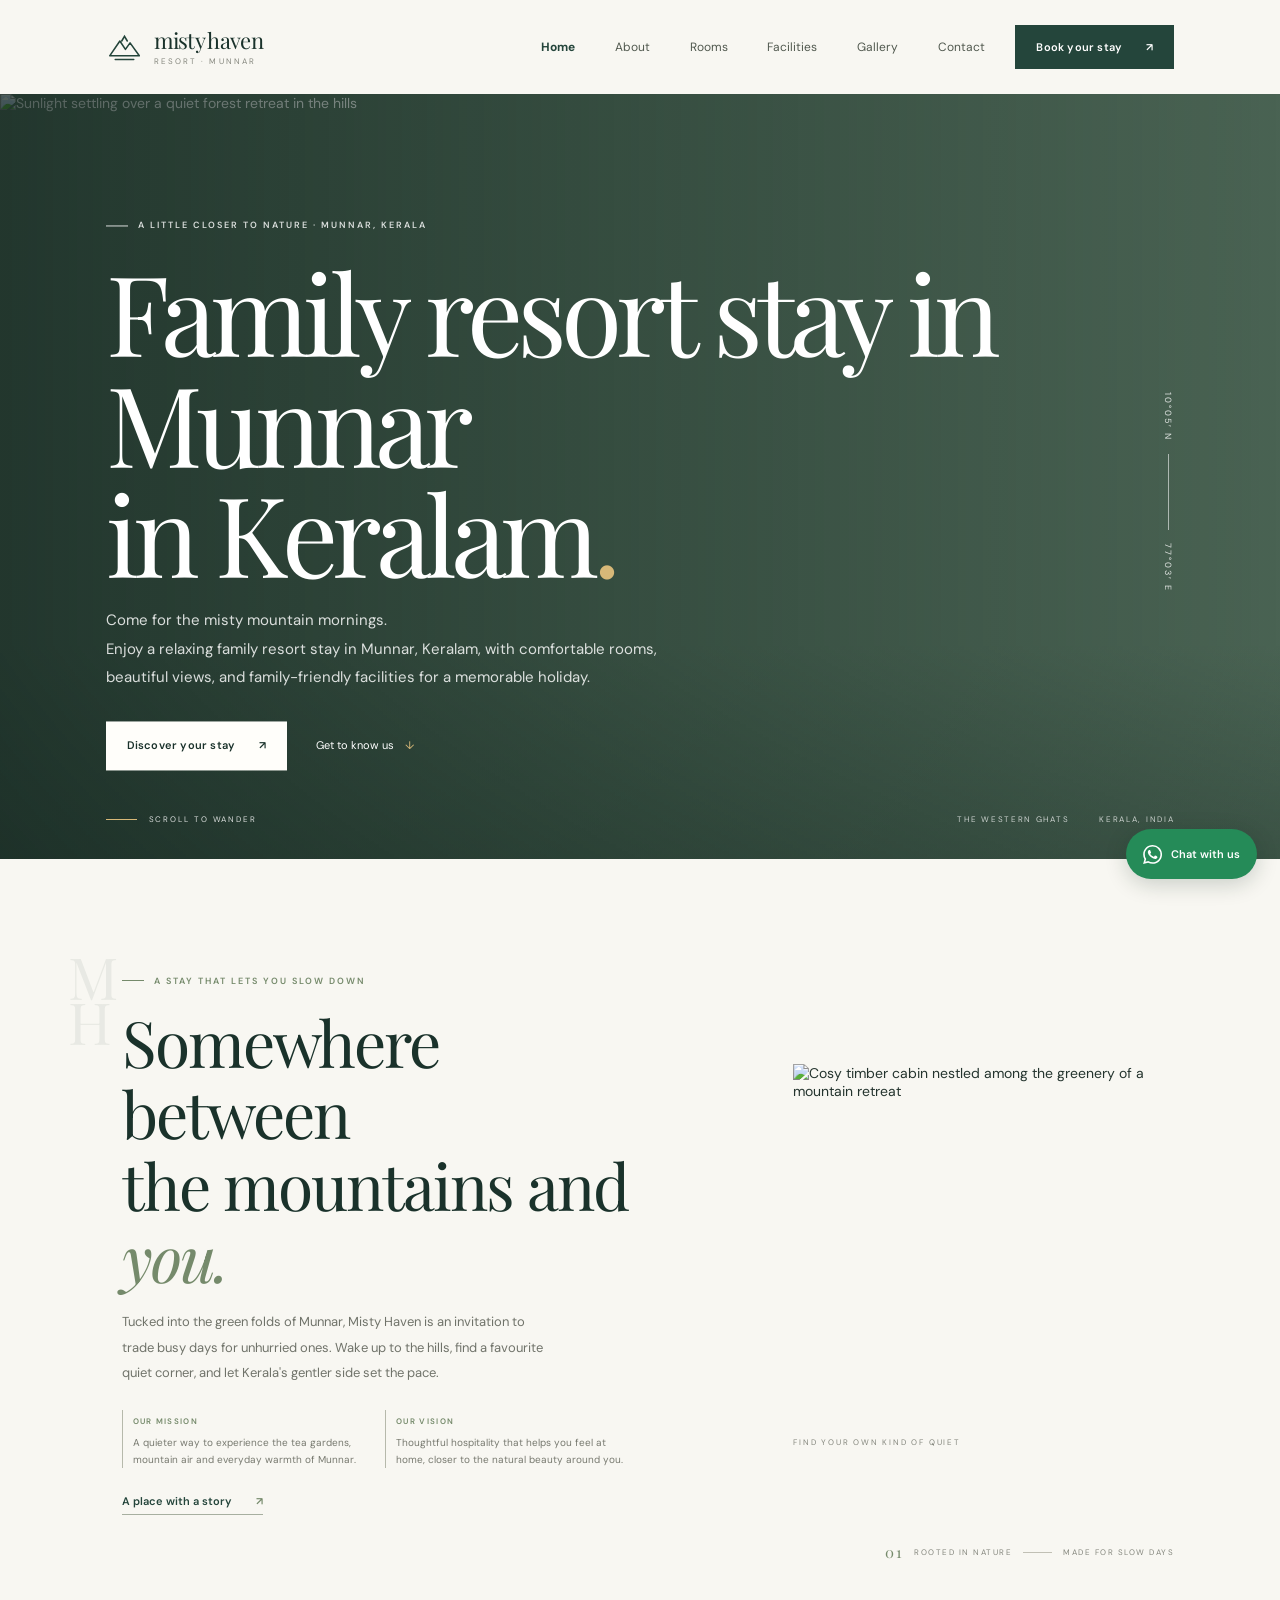
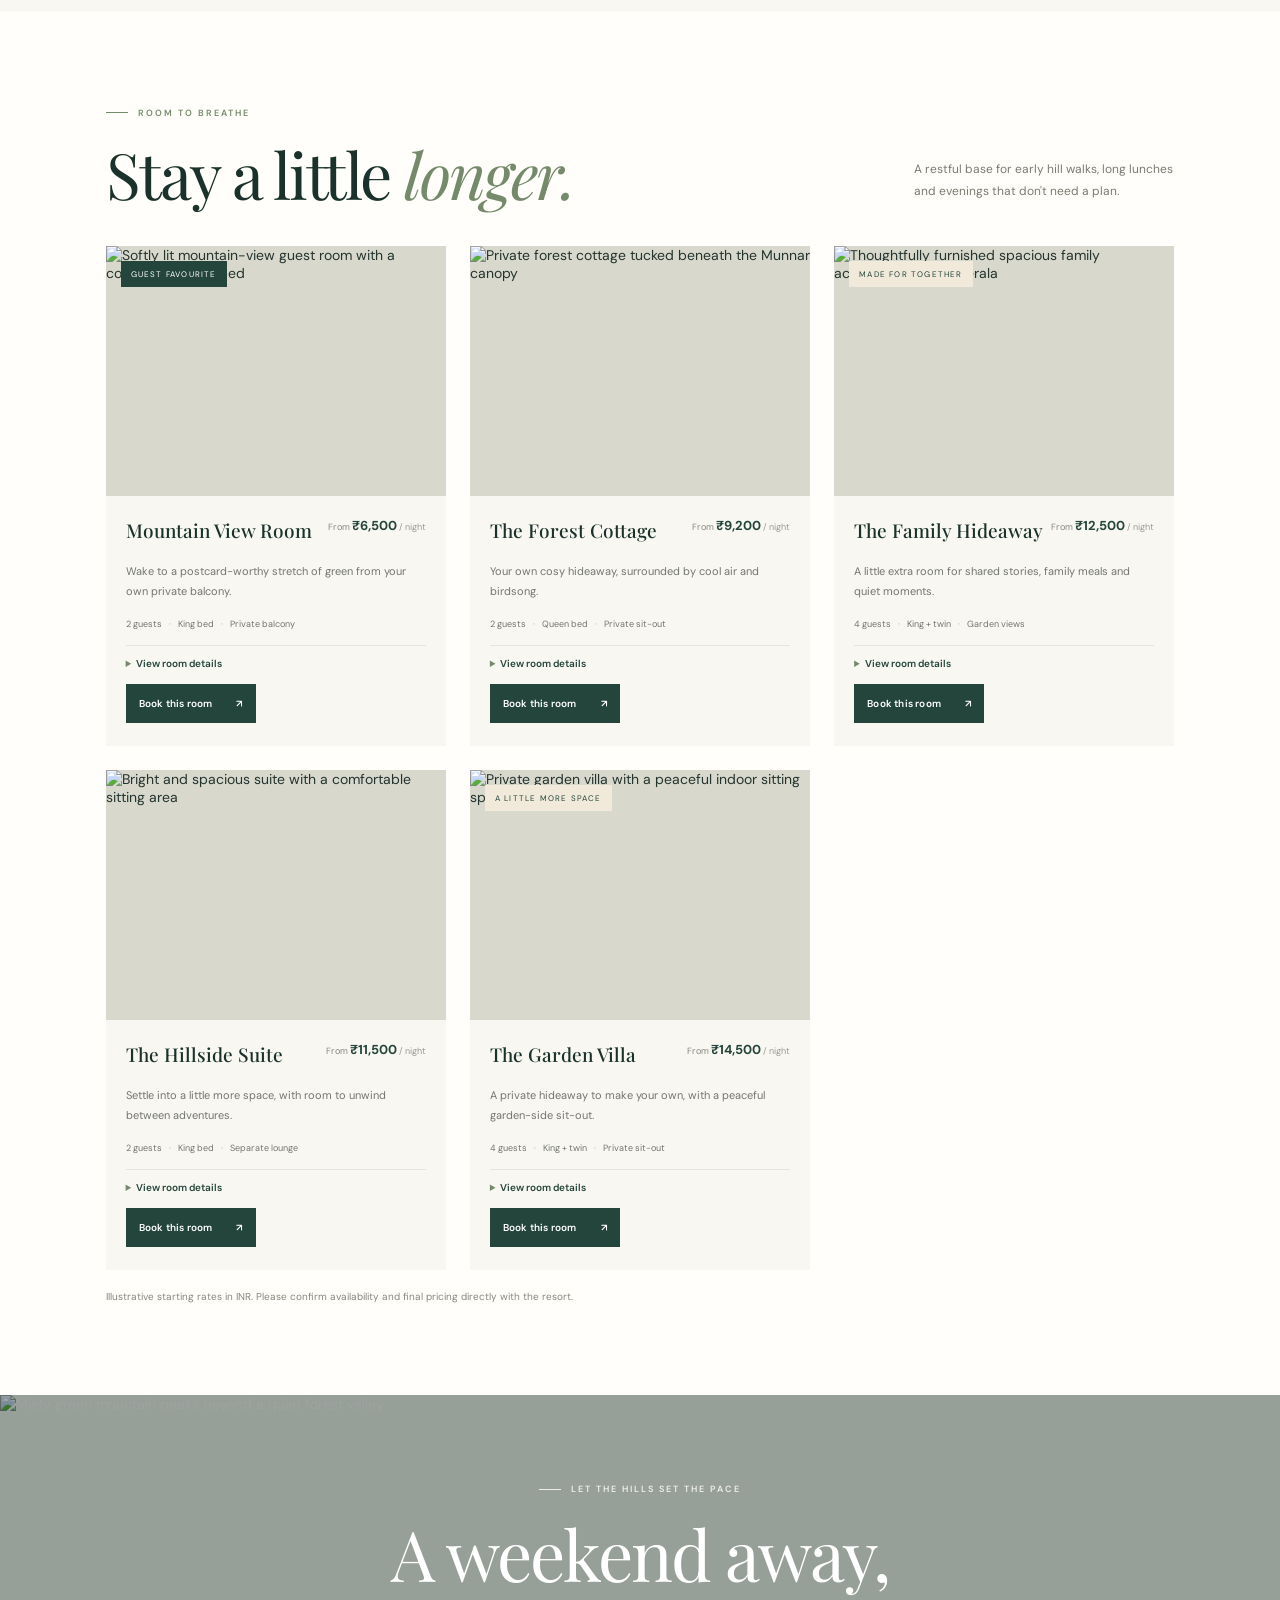
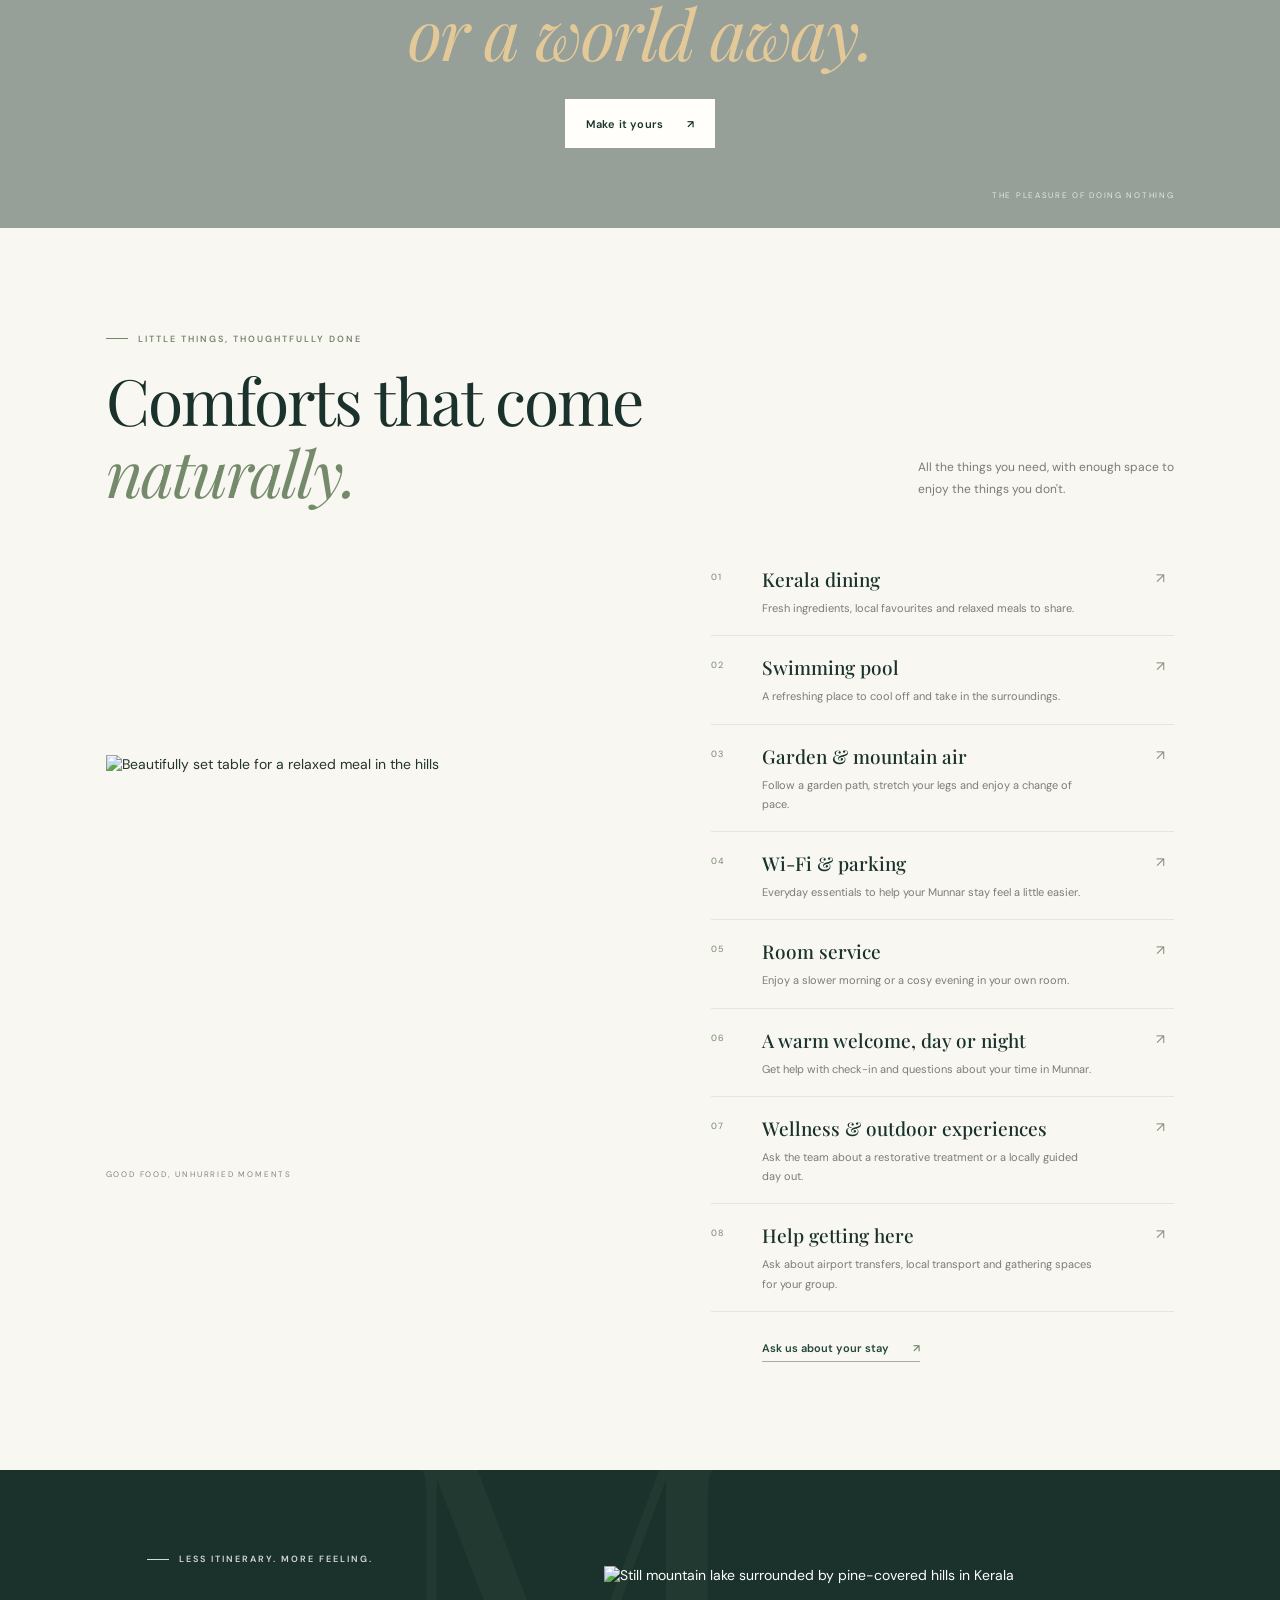
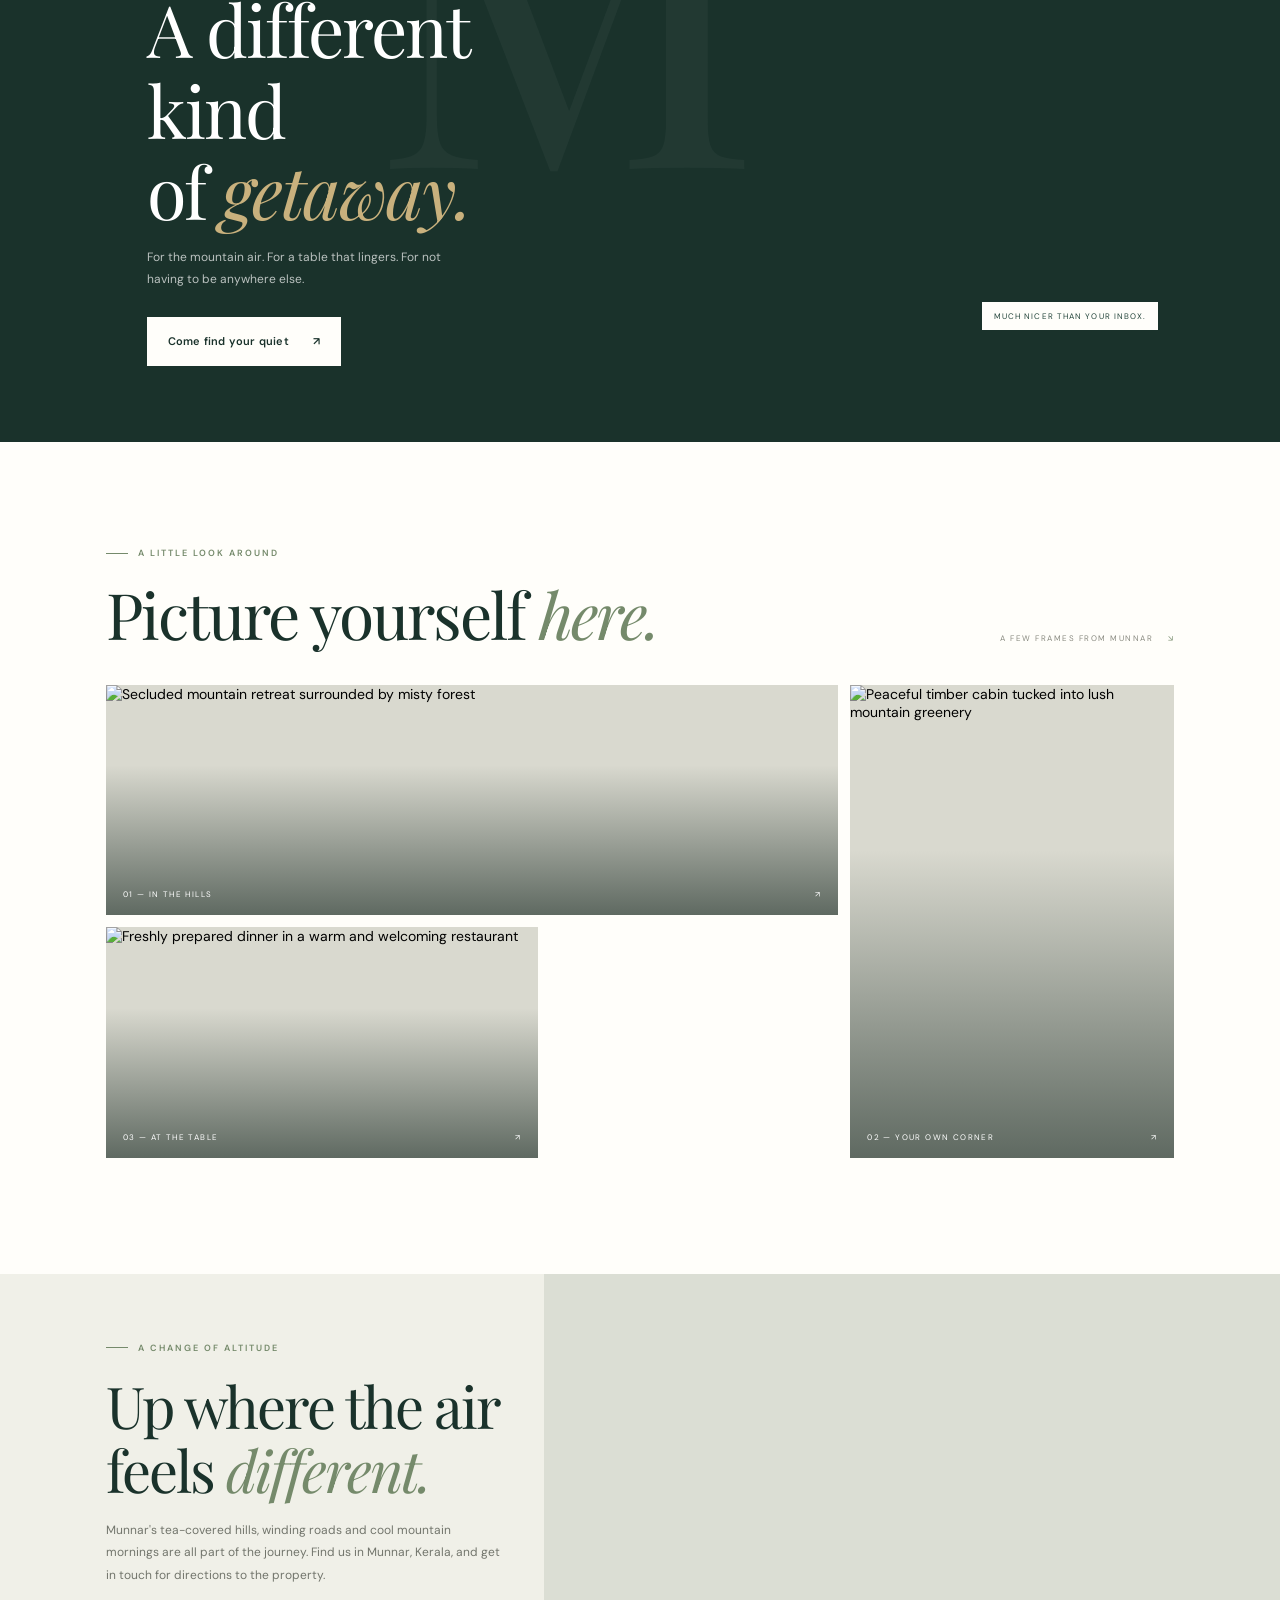
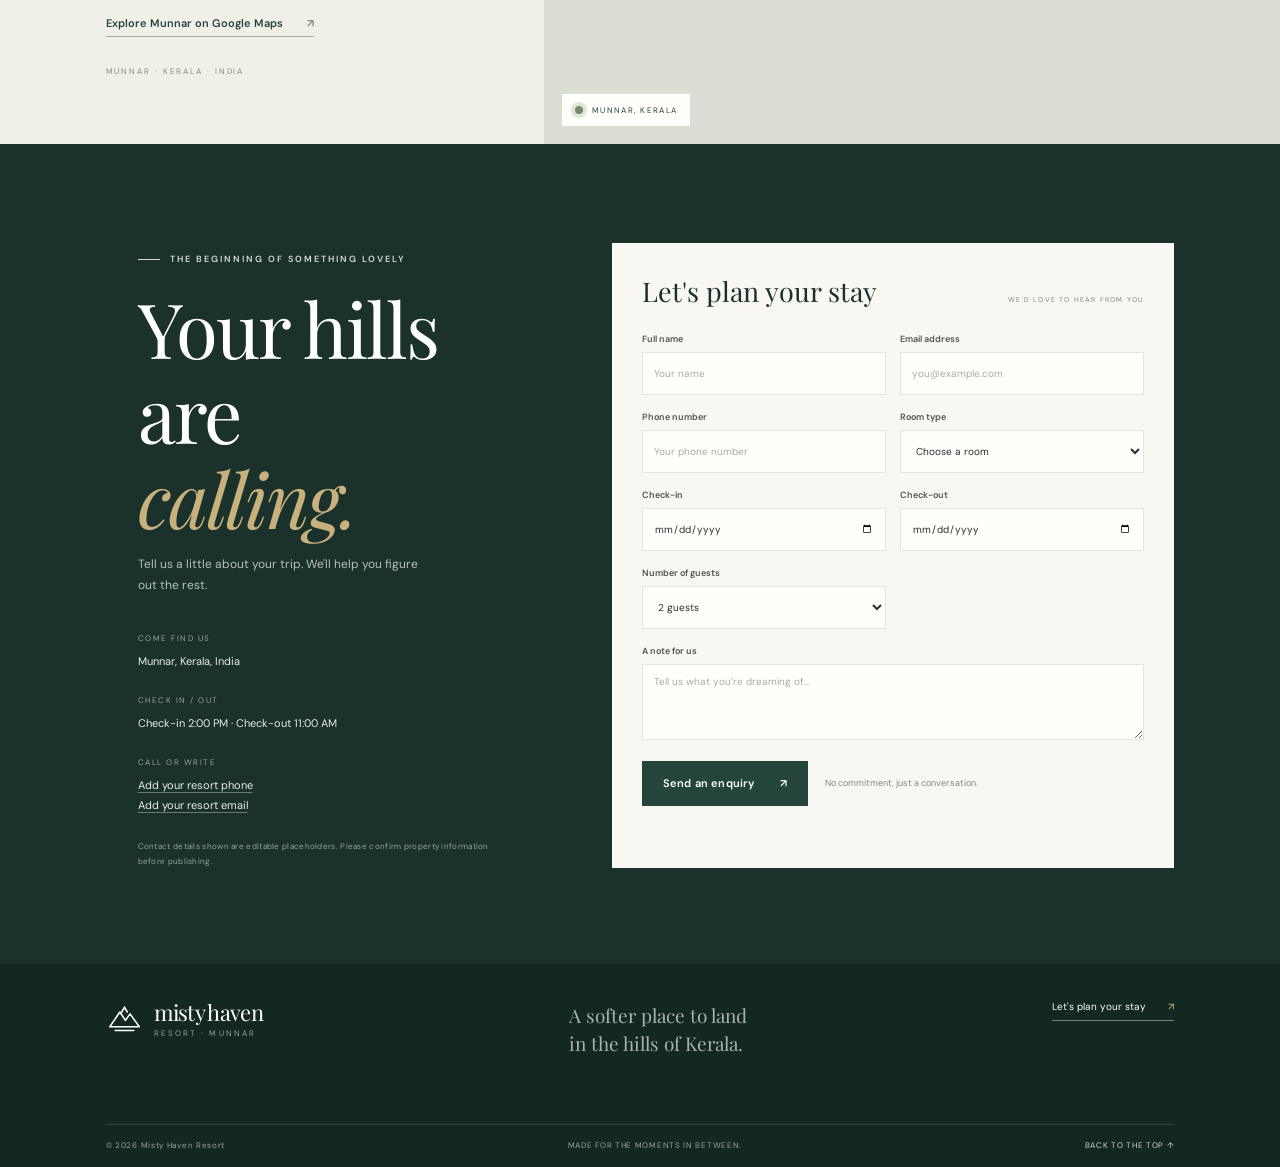
==== index.html @ ac20ab05 "Add files via upload" ====
<!doctype html>
<html lang="en">
  <head>
    <meta charset="UTF-8">
    <meta name="viewport" content="width=device-width, initial-scale=1">
    <meta name="theme-color" content="#f8f7f2">
    <meta name="description" content="Relax at Misty Haven Resort in Munnar, Kerala. Enjoy comfortable rooms, thoughtful amenities and warm hospitality in the hills. Plan your Kerala getaway today.">
    <meta property="og:title" content="Family resort stay in Munnar | Misty Haven Resort">
    <meta property="og:description" content="Slow down among the hills of Munnar. Find your room, explore thoughtful comforts and plan a restorative Kerala getaway.">
    <meta property="og:type" content="website">
    <title>Family friendly stay in Munnar| Misty Haven Resort</title>
    <link rel="preconnect" href="https://fonts.googleapis.com">
    <link rel="preconnect" href="https://fonts.gstatic.com" crossorigin>
    <link rel="preconnect" href="https://images.unsplash.com">
    <link href="https://fonts.googleapis.com/css2?family=DM+Sans:wght@400;500;600;700&family=Playfair+Display:wght@400;500;600;700&display=swap" rel="stylesheet">
    <link rel="stylesheet" href="styles.css">
    <script src="script.js" defer></script>
  </head>
  <body>
    <a class="skip-link" href="#main">Skip to content</a>

    <header class="site-header" id="top">
      <a class="wordmark" href="#top" aria-label="Misty Haven Resort home">
        <span class="wordmark-icon" aria-hidden="true"><svg viewBox="0 0 40 40" fill="none"><path d="M4 29 15 13l6 9 5-7 10 14H4Z" stroke="currentColor" stroke-width="1.7" stroke-linejoin="round"/><path d="M10 33h20M17 13l3-5 3 5" stroke="currentColor" stroke-width="1.7" stroke-linecap="round"/></svg></span>
        <span class="wordmark-text">misty haven<span>RESORT · MUNNAR</span></span>
      </a>

      <button class="menu-toggle" type="button" aria-label="Open navigation" aria-expanded="false" aria-controls="primary-nav">
        <span></span><span></span>
      </button>

      <nav class="primary-nav" id="primary-nav" aria-label="Main navigation">
        <a href="index.html" aria-current="page">Home</a>
        <a href="about.html">About</a>
        <a href="rooms.html">Rooms</a>
        <a href="facilities.html">Facilities</a>
        <a href="gallery.html">Gallery</a>
        <a href="contact.html">Contact</a>
        <a class="button button-nav" href="contact.html">Book your stay <span aria-hidden="true">↗</span></a>
      </nav>
    </header>

    <main id="main">
      <section class="hero" aria-labelledby="hero-title">
        <img class="hero-image" src="https://images.unsplash.com/photo-1449158743715-0a90ebb6d2d8?auto=format&amp;fit=crop&amp;w=2200&amp;q=85" alt="Sunlight settling over a quiet forest retreat in the hills" fetchpriority="high">
        <div class="hero-shade"></div>
        <div class="hero-content">
          <span class="eyebrow eyebrow-light"><span></span> A little closer to nature · Munnar, Kerala</span>
          <h1 id="hero-title">Family resort stay in Munnar<br>in Keralam<span class="hero-period">.</span></h1>
          <p class="hero-intro">Come for the misty mountain mornings.<br>Enjoy a relaxing family resort stay in Munnar, Keralam, with comfortable rooms,<br> beautiful views, and family-friendly facilities for a memorable holiday.
</p>
          <div class="hero-actions">
            <a class="button button-light" href="#rooms">Discover your stay <span aria-hidden="true">↗</span></a>
            <a class="hero-text-link" href="#about">Get to know us <span aria-hidden="true">↓</span></a>
          </div>
        </div>
        <div class="hero-aside" aria-hidden="true"><span>10°05′ N</span><span class="aside-line"></span><span>77°03′ E</span></div>
        <a class="scroll-cue" href="#about"><span class="scroll-line"></span> SCROLL TO WANDER</a>
        <div class="hero-caption"><span>THE WESTERN GHATS</span><span>KERALA, INDIA</span></div>
      </section>

      <section class="welcome section-pad" id="about" aria-labelledby="welcome-title">
        <div class="welcome-mark" aria-hidden="true">M<br>H</div>
        <div class="welcome-copy">
          <span class="eyebrow"><span></span> A stay that lets you slow down</span>
          <h2 class="display-heading" id="welcome-title">Somewhere between<br>the mountains and <em>you.</em></h2>
          <p class="body-copy">Tucked into the green folds of Munnar, Misty Haven is an invitation to trade busy days for unhurried ones. Wake up to the hills, find a favourite quiet corner, and let Kerala's gentler side set the pace.</p>
          <div class="mission-note"><div><span>OUR MISSION</span><p>A quieter way to experience the tea gardens, mountain air and everyday warmth of Munnar.</p></div><div><span>OUR VISION</span><p>Thoughtful hospitality that helps you feel at home, closer to the natural beauty around you.</p></div></div>
          <a class="underlined-link" href="#experiences">A place with a story <span aria-hidden="true">↗</span></a>
        </div>
        <figure class="welcome-photo">
          <img src="https://images.unsplash.com/photo-1510798831971-661eb04b3739?auto=format&amp;fit=crop&amp;w=1100&amp;q=80" alt="Cosy timber cabin nestled among the greenery of a mountain retreat" loading="lazy">
          <figcaption>FIND YOUR OWN KIND OF QUIET</figcaption>
        </figure>
        <div class="welcome-note"><span>01</span> ROOTED IN NATURE <span class="note-rule"></span> MADE FOR SLOW DAYS</div>
      </section>

      <section class="rooms section-pad" id="rooms" aria-labelledby="rooms-title">
        <div class="section-heading">
          <div><span class="eyebrow"><span></span> Room to breathe</span><h2 class="display-heading" id="rooms-title">Stay a little <em>longer.</em></h2></div>
          <p class="heading-note">A restful base for early hill walks, long lunches and evenings that don't need a plan.</p>
        </div>
        <div class="room-grid">
          <article class="room-card room-card-featured">
            <a class="room-image" href="#contact" aria-label="Enquire about the Mountain View Room"><img src="https://images.unsplash.com/photo-1611892440504-42a792e24d32?auto=format&amp;fit=crop&amp;w=1000&amp;q=80" alt="Softly lit mountain-view guest room with a comfortable king bed" loading="lazy"><span class="image-tag">GUEST FAVOURITE</span></a>
            <div class="room-details"><div class="room-name-row"><h3>Mountain View Room</h3><span class="room-price">From <strong>₹6,500</strong> <span>/ night</span></span></div><p>Wake to a postcard-worthy stretch of green from your own private balcony.</p><div class="room-meta"><span>2 guests</span><span class="meta-dot">·</span><span>King bed</span><span class="meta-dot">·</span><span>Private balcony</span></div><details class="room-more"><summary>View room details</summary><p>Designed for a restful couple's escape, with a king bed, private balcony and hillside views. Ask the resort to confirm the room's current facilities and availability.</p></details><a class="button button-room" href="#contact" data-room-choice="Mountain View Room">Book this room <span aria-hidden="true">↗</span></a></div>
          </article>
          <article class="room-card">
            <a class="room-image" href="#contact" aria-label="Enquire about the Forest Cottage"><img src="https://images.unsplash.com/photo-1449158743715-0a90ebb6d2d8?auto=format&amp;fit=crop&amp;w=900&amp;q=80" alt="Private forest cottage tucked beneath the Munnar canopy" loading="lazy"></a>
            <div class="room-details"><div class="room-name-row"><h3>The Forest Cottage</h3><span class="room-price">From <strong>₹9,200</strong> <span>/ night</span></span></div><p>Your own cosy hideaway, surrounded by cool air and birdsong.</p><div class="room-meta"><span>2 guests</span><span class="meta-dot">·</span><span>Queen bed</span><span class="meta-dot">·</span><span>Private sit-out</span></div><details class="room-more"><summary>View room details</summary><p>A tucked-away cottage for two, with a queen bed and a private sit-out. Ask the resort to confirm the room's current facilities and availability.</p></details><a class="button button-room" href="#contact" data-room-choice="The Forest Cottage">Book this room <span aria-hidden="true">↗</span></a></div>
          </article>
          <article class="room-card">
            <a class="room-image" href="#contact" aria-label="Enquire about the family hideaway"><img src="https://images.unsplash.com/photo-1616486338812-3dadae4b4ace?auto=format&amp;fit=crop&amp;w=900&amp;q=80" alt="Thoughtfully furnished spacious family accommodation in Kerala" loading="lazy"><span class="image-tag image-tag-sand">MADE FOR TOGETHER</span></a>
            <div class="room-details"><div class="room-name-row"><h3>The Family Hideaway</h3><span class="room-price">From <strong>₹12,500</strong> <span>/ night</span></span></div><p>A little extra room for shared stories, family meals and quiet moments.</p><div class="room-meta"><span>4 guests</span><span class="meta-dot">·</span><span>King + twin</span><span class="meta-dot">·</span><span>Garden views</span></div><details class="room-more"><summary>View room details</summary><p>A roomy option for families, with a king bed, twin beds and garden views. Ask the resort to confirm the room's current facilities and availability.</p></details><a class="button button-room" href="#contact" data-room-choice="The Family Hideaway">Book this room <span aria-hidden="true">↗</span></a></div>
          </article>
          <article class="room-card">
            <a class="room-image" href="#contact" aria-label="Enquire about the Hillside Suite"><img src="https://images.unsplash.com/photo-1600607687939-ce8a6c25118c?auto=format&amp;fit=crop&amp;w=900&amp;q=80" alt="Bright and spacious suite with a comfortable sitting area" loading="lazy"></a>
            <div class="room-details"><div class="room-name-row"><h3>The Hillside Suite</h3><span class="room-price">From <strong>₹11,500</strong> <span>/ night</span></span></div><p>Settle into a little more space, with room to unwind between adventures.</p><div class="room-meta"><span>2 guests</span><span class="meta-dot">·</span><span>King bed</span><span class="meta-dot">·</span><span>Separate lounge</span></div><details class="room-more"><summary>View room details</summary><p>A more spacious stay for two, with a king bed and a separate lounge area. Ask the resort to confirm the room's current facilities and availability.</p></details><a class="button button-room" href="#contact" data-room-choice="The Hillside Suite">Book this room <span aria-hidden="true">↗</span></a></div>
          </article>
          <article class="room-card">
            <a class="room-image" href="#contact" aria-label="Enquire about the Garden Villa"><img src="https://images.unsplash.com/photo-1600210492486-724fe5c67fb0?auto=format&amp;fit=crop&amp;w=900&amp;q=80" alt="Private garden villa with a peaceful indoor sitting space" loading="lazy"><span class="image-tag image-tag-sand">A LITTLE MORE SPACE</span></a>
            <div class="room-details"><div class="room-name-row"><h3>The Garden Villa</h3><span class="room-price">From <strong>₹14,500</strong> <span>/ night</span></span></div><p>A private hideaway to make your own, with a peaceful garden-side sit-out.</p><div class="room-meta"><span>4 guests</span><span class="meta-dot">·</span><span>King + twin</span><span class="meta-dot">·</span><span>Private sit-out</span></div><details class="room-more"><summary>View room details</summary><p>A private villa for family or friends, with a king bed, twin beds and garden-side sit-out. Ask the resort to confirm the room's current facilities and availability.</p></details><a class="button button-room" href="#contact" data-room-choice="The Garden Villa">Book this room <span aria-hidden="true">↗</span></a></div>
          </article>
        </div>
        <p class="rate-note">Illustrative starting rates in INR. Please confirm availability and final pricing directly with the resort.</p>
      </section>

      <section class="interlude" aria-label="A slower kind of getaway">
        <img src="https://images.unsplash.com/photo-1500530855697-b586d89ba3ee?auto=format&amp;fit=crop&amp;w=2000&amp;q=80" alt="Misty green mountain peaks beyond a quiet forest valley" loading="lazy">
        <div class="interlude-shade"></div>
        <div class="interlude-content"><span class="eyebrow eyebrow-light"><span></span> Let the hills set the pace</span><p>A weekend away,<br><em>or a world away.</em></p><a class="button button-light" href="#contact">Make it yours <span aria-hidden="true">↗</span></a></div>
        <span class="interlude-label">THE PLEASURE OF DOING NOTHING</span>
      </section>

      <section class="experiences section-pad" id="experiences" aria-labelledby="experiences-title">
        <div class="section-heading">
          <div><span class="eyebrow"><span></span> Little things, thoughtfully done</span><h2 class="display-heading" id="experiences-title">Comforts that come <em>naturally.</em></h2></div>
          <p class="heading-note">All the things you need, with enough space to enjoy the things you don't.</p>
        </div>
        <div class="experience-layout">
          <figure class="experience-photo"><img src="https://images.unsplash.com/photo-1414235077428-338989a2e8c0?auto=format&amp;fit=crop&amp;w=1100&amp;q=80" alt="Beautifully set table for a relaxed meal in the hills" loading="lazy"><figcaption>GOOD FOOD, UNHURRIED MOMENTS</figcaption></figure>
          <div class="experience-list">
            <article class="experience-item"><span class="experience-icon" aria-hidden="true">01</span><div><h3>Kerala dining</h3><p>Fresh ingredients, local favourites and relaxed meals to share.</p></div><span class="experience-arrow" aria-hidden="true">↗</span></article>
            <article class="experience-item"><span class="experience-icon" aria-hidden="true">02</span><div><h3>Swimming pool</h3><p>A refreshing place to cool off and take in the surroundings.</p></div><span class="experience-arrow" aria-hidden="true">↗</span></article>
            <article class="experience-item"><span class="experience-icon" aria-hidden="true">03</span><div><h3>Garden &amp; mountain air</h3><p>Follow a garden path, stretch your legs and enjoy a change of pace.</p></div><span class="experience-arrow" aria-hidden="true">↗</span></article>
            <article class="experience-item"><span class="experience-icon" aria-hidden="true">04</span><div><h3>Wi-Fi &amp; parking</h3><p>Everyday essentials to help your Munnar stay feel a little easier.</p></div><span class="experience-arrow" aria-hidden="true">↗</span></article>
            <article class="experience-item"><span class="experience-icon" aria-hidden="true">05</span><div><h3>Room service</h3><p>Enjoy a slower morning or a cosy evening in your own room.</p></div><span class="experience-arrow" aria-hidden="true">↗</span></article>
            <article class="experience-item"><span class="experience-icon" aria-hidden="true">06</span><div><h3>A warm welcome, day or night</h3><p>Get help with check-in and questions about your time in Munnar.</p></div><span class="experience-arrow" aria-hidden="true">↗</span></article>
            <article class="experience-item"><span class="experience-icon" aria-hidden="true">07</span><div><h3>Wellness &amp; outdoor experiences</h3><p>Ask the team about a restorative treatment or a locally guided day out.</p></div><span class="experience-arrow" aria-hidden="true">↗</span></article>
            <article class="experience-item"><span class="experience-icon" aria-hidden="true">08</span><div><h3>Help getting here</h3><p>Ask about airport transfers, local transport and gathering spaces for your group.</p></div><span class="experience-arrow" aria-hidden="true">↗</span></article>
            <a class="underlined-link experiences-link" href="#contact">Ask us about your stay <span aria-hidden="true">↗</span></a>
          </div>
        </div>
      </section>

      <section class="why section-pad" aria-labelledby="why-title">
        <div class="why-heading"><span class="eyebrow eyebrow-light"><span></span> Less itinerary. More feeling.</span><h2 class="display-heading" id="why-title">A different kind<br>of <em>getaway.</em></h2><p>For the mountain air. For a table that lingers. For not having to be anywhere else.</p><a class="button button-light" href="#contact">Come find your quiet <span aria-hidden="true">↗</span></a></div>
        <div class="why-image"><img src="https://images.unsplash.com/photo-1470770841072-f978cf4d019e?auto=format&amp;fit=crop&amp;w=1200&amp;q=80" alt="Still mountain lake surrounded by pine-covered hills in Kerala" loading="lazy"><span>MUCH NICER THAN YOUR INBOX.</span></div>
        <span class="why-watermark" aria-hidden="true">M</span>
      </section>

      <section class="gallery section-pad" id="gallery" aria-labelledby="gallery-title">
        <div class="section-heading gallery-heading">
          <div><span class="eyebrow"><span></span> A little look around</span><h2 class="display-heading" id="gallery-title">Picture yourself <em>here.</em></h2></div>
          <span class="gallery-count">A FEW FRAMES FROM MUNNAR <span aria-hidden="true">↘</span></span>
        </div>
        <div class="gallery-grid">
          <button class="gallery-item gallery-wide" type="button" data-lightbox-src="https://images.unsplash.com/photo-1449158743715-0a90ebb6d2d8?auto=format&amp;fit=crop&amp;w=1800&amp;q=85" data-lightbox-alt="Secluded mountain retreat surrounded by misty forest" aria-label="Open larger image: secluded mountain retreat"><img src="https://images.unsplash.com/photo-1449158743715-0a90ebb6d2d8?auto=format&amp;fit=crop&amp;w=1100&amp;q=75" alt="Secluded mountain retreat surrounded by misty forest" loading="lazy"><span class="gallery-overlay"><span>01 — IN THE HILLS</span><span aria-hidden="true">↗</span></span></button>
          <button class="gallery-item gallery-tall" type="button" data-lightbox-src="https://images.unsplash.com/photo-1510798831971-661eb04b3739?auto=format&amp;fit=crop&amp;w=1400&amp;q=85" data-lightbox-alt="Peaceful timber cabin tucked into lush mountain greenery" aria-label="Open larger image: peaceful timber cabin"><img src="https://images.unsplash.com/photo-1510798831971-661eb04b3739?auto=format&amp;fit=crop&amp;w=850&amp;q=75" alt="Peaceful timber cabin tucked into lush mountain greenery" loading="lazy"><span class="gallery-overlay"><span>02 — YOUR OWN CORNER</span><span aria-hidden="true">↗</span></span></button>
          <button class="gallery-item" type="button" data-lightbox-src="https://images.unsplash.com/photo-1414235077428-338989a2e8c0?auto=format&amp;fit=crop&amp;w=1400&amp;q=85" data-lightbox-alt="Freshly prepared dinner in a warm and welcoming restaurant" aria-label="Open larger image: fresh dinner at the restaurant"><img src="https://images.unsplash.com/photo-1414235077428-338989a2e8c0?auto=format&amp;fit=crop&amp;w=850&amp;q=75" alt="Freshly prepared dinner in a warm and welcoming restaurant" loading="lazy"><span class="gallery-overlay"><span>03 — AT THE TABLE</span><span aria-hidden="true">↗</span></span></button>
          <button class="gallery-item gallery-wide" type="button" data-lightbox-src="https://images.unsplash.com/photo-1500530855697-b586d89ba3ee?auto=format&amp;fit=crop&amp;w=1800&amp;q=85" data-lightbox-alt="Quiet green peaks and mountain scenery around Munnar" aria-label="Open larger image: green mountain scenery"><img src="https://images.unsplash.com/photo-1500530855697-b586d89ba3ee?auto=format&amp;fit=crop&amp;w=1100&amp;q=75" alt="Quiet green peaks and mountain scenery around Munnar" loading="lazy"><span class="gallery-overlay"><span>04 — OUT INTO THE GREEN</span><span aria-hidden="true">↗</span></span></button>
        </div>
      </section>

      <section class="location" aria-labelledby="location-title">
        <div class="location-copy"><span class="eyebrow"><span></span> A change of altitude</span><h2 class="display-heading" id="location-title">Up where the air<br>feels <em>different.</em></h2><p>Munnar's tea-covered hills, winding roads and cool mountain mornings are all part of the journey. Find us in Munnar, Kerala, and get in touch for directions to the property.</p><a class="underlined-link" href="https://www.google.com/maps/search/?api=1&amp;query=Munnar%2C%20Kerala" target="_blank" rel="noopener noreferrer">Explore Munnar on Google Maps <span aria-hidden="true">↗</span></a><span class="location-coordinates">MUNNAR · KERALA · INDIA</span></div>
        <div class="map-frame"><iframe src="https://maps.google.com/maps?q=Munnar%2C%20Kerala%2C%20India&amp;z=11&amp;output=embed" title="Map showing Munnar, Kerala, India" loading="lazy" referrerpolicy="no-referrer-when-downgrade" allowfullscreen></iframe><span class="map-label"><span class="map-pin" aria-hidden="true"></span>MUNNAR, KERALA</span></div>
      </section>

      <section class="contact section-pad" id="contact" aria-labelledby="contact-title">
        <div class="contact-intro"><span class="eyebrow eyebrow-light"><span></span> The beginning of something lovely</span><h2 class="display-heading" id="contact-title">Your hills are<br><em>calling.</em></h2><p>Tell us a little about your trip. We'll help you figure out the rest.</p><div class="contact-details"><div><span>COME FIND US</span><p>Munnar, Kerala, India</p></div><div><span>CHECK IN / OUT</span><p>Check-in 2:00 PM · Check-out 11:00 AM</p></div>        <div><span>CALL OR WRITE</span><p><a href="#contact">Add your resort phone</a><br><a href="#contact">Add your resort email</a></p></div></div><span class="contact-disclaimer">Contact details shown are editable placeholders. Please confirm property information before publishing.</span></div>
        <form class="enquiry-form">
          <div class="form-heading"><h3>Let's plan your stay</h3><span>WE'D LOVE TO HEAR FROM YOU</span></div>
          <div class="form-grid">
            <label>Full name<input name="name" type="text" autocomplete="name" placeholder="Your name" required></label>
            <label>Email address<input name="email" type="email" autocomplete="email" placeholder="you@example.com" required></label>
            <label>Phone number<input name="phone" type="tel" autocomplete="tel" placeholder="Your phone number"></label>
            <label>Room type<select name="room"><option value="">Choose a room</option><option>Mountain View Room</option><option>The Forest Cottage</option><option>The Family Hideaway</option><option>The Hillside Suite</option><option>The Garden Villa</option><option>Help me decide</option></select></label>
            <label>Check-in<input name="checkin" type="date" required></label>
            <label>Check-out<input name="checkout" type="date" required></label>
            <label class="guest-field">Number of guests<select name="guests"><option>2 guests</option><option>1 guest</option><option>3 guests</option><option>4 guests</option><option>5+ guests</option></select></label>
            <label class="message-field">A note for us<textarea name="message" rows="3" placeholder="Tell us what you're dreaming of..."></textarea></label>
          </div>
          <div class="form-submit-row"><button class="button button-dark" type="submit">Send an enquiry <span aria-hidden="true">↗</span></button><span class="form-note">No commitment, just a conversation.</span></div>
          <p class="form-status" aria-live="polite"></p>
        </form>
      </section>
    </main>

    <footer class="site-footer">
      <div class="footer-main"><a class="wordmark footer-wordmark" href="#top" aria-label="Misty Haven Resort home"><span class="wordmark-icon" aria-hidden="true"><svg viewBox="0 0 40 40" fill="none"><path d="M4 29 15 13l6 9 5-7 10 14H4Z" stroke="currentColor" stroke-width="1.7" stroke-linejoin="round"/><path d="M10 33h20M17 13l3-5 3 5" stroke="currentColor" stroke-width="1.7" stroke-linecap="round"/></svg></span><span class="wordmark-text">misty haven<span>RESORT · MUNNAR</span></span></a><p>A softer place to land<br>in the hills of Kerala.</p><a class="footer-booking" href="#contact">Let's plan your stay <span aria-hidden="true">↗</span></a></div>
      <div class="footer-bottom"><span>© <span id="year">2026</span> Misty Haven Resort</span><span>MADE FOR THE MOMENTS IN BETWEEN.</span><a href="#top">BACK TO THE TOP ↑</a></div>
    </footer>

    <a class="whatsapp-button" href="https://wa.me/919345542229?text=Hello!%20I%27d%20like%20to%20enquire%20about%20a%20stay%20in%20Munnar." target="_blank" rel="noopener noreferrer" aria-label="Chat with Misty Haven Resort on WhatsApp"><svg viewBox="0 0 24 24" fill="currentColor" aria-hidden="true"><path d="M20.52 3.48A11.78 11.78 0 0 0 12.14 0C5.57 0 .23 5.34.23 11.91c0 2.1.55 4.15 1.6 5.96L.13 24l6.28-1.65a11.91 11.91 0 0 0 5.72 1.46h.01c6.56 0 11.9-5.34 11.9-11.91 0-3.18-1.24-6.17-3.52-8.42ZM12.14 21.8a9.9 9.9 0 0 1-5.04-1.38l-.36-.21-3.73.98 1-3.63-.23-.37a9.87 9.87 0 0 1-1.52-5.28c0-5.46 4.44-9.9 9.9-9.9 2.64 0 5.13 1.03 7 2.9a9.84 9.84 0 0 1 2.9 7c0 5.46-4.45 9.9-9.92 9.9Zm5.43-7.42c-.3-.15-1.76-.87-2.03-.97-.27-.1-.47-.15-.67.15-.2.3-.77.97-.94 1.17-.18.2-.35.22-.65.07-.3-.15-1.25-.46-2.37-1.46-.88-.78-1.47-1.75-1.64-2.05-.17-.3-.02-.46.13-.61.13-.13.3-.35.45-.52.15-.18.2-.3.3-.5.1-.2.05-.38-.03-.53-.08-.15-.67-1.62-.92-2.22-.24-.58-.49-.5-.67-.51h-.57c-.2 0-.52.07-.8.37-.27.3-1.04 1.02-1.04 2.48s1.07 2.88 1.22 3.08c.15.2 2.1 3.2 5.09 4.48.71.31 1.26.5 1.69.64.71.23 1.36.2 1.87.12.57-.08 1.76-.72 2.01-1.42.25-.7.25-1.29.18-1.42-.08-.13-.28-.2-.58-.35Z"/></svg><span>Chat with us</span></a>

    <dialog class="lightbox" aria-label="Gallery image preview"><button class="lightbox-close" type="button" aria-label="Close image preview">×</button><img alt=""><p class="lightbox-caption"></p></dialog>
  </body>
</html>
---- styles.css ----
:root {
  color-scheme: light;
  --paper: #f8f7f2;
  --white: #fffefa;
  --ink: #24342e;
  --forest: #24453b;
  --forest-deep: #1a322b;
  --sage: #758a6b;
  --sand: #d5b47a;
  --muted: #85877e;
  --line: #e7e4db;
  --serif: "Playfair Display", Georgia, serif;
  --sans: "DM Sans", Arial, sans-serif;
  --gutter: clamp(24px, 8.25vw, 132px);
}

*, *::before, *::after { box-sizing: border-box; }
html { scroll-behavior: smooth; scroll-padding-top: 90px; }
body { margin: 0; background: var(--paper); color: var(--ink); font-family: var(--sans); font-size: 14px; -webkit-font-smoothing: antialiased; }
a { color: inherit; text-decoration: none; }
button, input, select, textarea { font: inherit; }
img { display: block; width: 100%; height: 100%; object-fit: cover; }
::selection { background: #d5dfd0; color: var(--forest-deep); }
.skip-link { position: fixed; z-index: 100; top: -60px; left: 16px; padding: 12px 18px; background: var(--white); color: var(--ink); }
.skip-link:focus { top: 12px; }

.site-header { position: absolute; z-index: 5; top: 0; left: 0; display: flex; width: 100%; min-height: 94px; align-items: center; justify-content: space-between; padding: 0 var(--gutter); background: rgba(248,247,242,.96); }
.subpage .site-header { position: relative; }
.primary-nav > a[aria-current="page"]:not(.button) { color: var(--forest); font-weight: 700; }
.wordmark { display: inline-flex; align-items: center; gap: 11px; flex-shrink: 0; }
.wordmark-icon { width: 37px; height: 37px; color: var(--forest); }
.wordmark-text { color: var(--forest-deep); font-family: var(--serif); font-size: 22px; letter-spacing: -.7px; line-height: 1; }
.wordmark-text span { display: block; margin-top: 6px; color: var(--muted); font-family: var(--sans); font-size: 8px; letter-spacing: 2.1px; }
.primary-nav { display: flex; align-items: center; gap: clamp(19px, 3.1vw, 45px); }
.primary-nav > a:not(.button) { color: #51594f; font-size: 12px; transition: color .2s ease; }
.primary-nav > a:not(.button):hover { color: var(--sage); }
.button { display: inline-flex; min-height: 49px; align-items: center; justify-content: center; gap: 24px; padding: 0 21px; border: 0; cursor: pointer; font-size: 11px; font-weight: 600; letter-spacing: .2px; transition: background .2s ease, transform .2s ease; }
.button:hover { transform: translateY(-2px); }
.button-nav { min-height: 44px; margin-left: -9px; background: var(--forest); color: white; }
.button-nav:hover, .button-dark:hover { background: #355c4b; }
.button-light { background: var(--white); color: var(--forest-deep); }
.button-light:hover { background: #e8ebdf; }
.button-dark { background: var(--forest); color: white; }
.menu-toggle { display: none; }

.hero { position: relative; min-height: 665px; height: min(780px, 85svh); margin-top: 94px; overflow: hidden; background: #516b5a; color: white; }
.hero-image, .hero-shade, .interlude > img, .interlude-shade { position: absolute; inset: 0; width: 100%; height: 100%; }
.hero-image { object-position: center 52%; animation: hero-appear 1.1s ease-out both; }
.hero-shade { background: linear-gradient(90deg, rgba(17,35,29,.73) 0%, rgba(18,38,30,.44) 47%, rgba(20,39,32,.12) 100%), linear-gradient(0deg, rgba(17,35,29,.26), transparent 28%); }
.hero-content { position: absolute; top: 49%; left: var(--gutter); transform: translateY(-46%); }
.eyebrow { display: inline-flex; align-items: center; gap: 10px; color: var(--sage); font-size: 9px; font-weight: 600; letter-spacing: 2px; text-transform: uppercase; }
.eyebrow > span { display: inline-block; width: 22px; height: 1px; background: currentColor; }
.eyebrow-light { color: rgba(255,255,255,.82); }
.hero h1 { margin: 25px 0 19px; font-family: var(--serif); font-size: clamp(64px, 8.7vw, 124px); font-weight: 400; letter-spacing: -6px; line-height: .99; }
.hero-period { color: #d7b878; }
.hero-intro { color: rgba(255,255,255,.83); font-size: 15px; line-height: 1.9; }
.hero-actions { display: flex; align-items: center; gap: 29px; margin-top: 29px; }
.hero-text-link { color: #fff; font-size: 11px; }
.hero-text-link span { margin-left: 8px; color: #d7b878; }
.hero-aside { position: absolute; top: 39%; right: var(--gutter); display: flex; align-items: center; gap: 13px; writing-mode: vertical-rl; color: rgba(255,255,255,.83); font-size: 9px; letter-spacing: 2px; }
.aside-line { width: 1px; height: 76px; background: rgba(255,255,255,.56); }
.scroll-cue { position: absolute; bottom: 35px; left: var(--gutter); display: flex; align-items: center; gap: 12px; color: rgba(255,255,255,.83); font-size: 8px; letter-spacing: 1.9px; }
.scroll-line { width: 31px; height: 1px; background: #d7b878; }
.hero-caption { position: absolute; right: var(--gutter); bottom: 35px; display: flex; gap: 30px; color: rgba(255,255,255,.74); font-size: 8px; letter-spacing: 1.7px; }
.page-banner { position: relative; display: flex; min-height: 450px; align-items: center; overflow: hidden; background: var(--forest); color: white; }
.page-banner-short { min-height: 360px; }
.page-banner > img, .page-banner-shade { position: absolute; inset: 0; width: 100%; height: 100%; }
.page-banner > img { object-position: center 54%; }
.page-banner-shade { background: linear-gradient(90deg, rgba(17,35,29,.74), rgba(18,38,30,.32) 70%, rgba(20,39,32,.16)); }
.page-banner-copy { position: relative; z-index: 1; padding: 60px var(--gutter); }
.page-banner-copy h1 { margin: 19px 0 12px; font-family: var(--serif); font-size: clamp(49px, 7vw, 82px); font-weight: 400; letter-spacing: -3px; line-height: 1.05; }
.page-banner-copy h1 em { color: #d5c295; font-weight: 400; }
.page-banner-copy > p { margin: 0; color: rgba(255,255,255,.8); font-size: 13px; line-height: 1.8; }
.page-story { display: grid; min-height: 570px; grid-template-columns: 1fr .9fr; align-items: center; gap: 9%; padding-top: 80px; padding-bottom: 80px; }
.page-story-copy { max-width: 520px; }
.page-story-copy > p { color: #70736a; font-size: 12px; line-height: 1.95; }
.page-story .welcome-photo { width: 100%; height: 360px; }
.page-rooms { padding-top: 75px; padding-bottom: 85px; }
.page-rooms .room-grid { grid-template-columns: repeat(2, minmax(0,1fr)); gap: 24px; }
.page-rooms .room-image { height: 280px; }
.facilities-page, .gallery-page { padding-top: 75px; padding-bottom: 90px; }
.facility-grid { display: grid; grid-template-columns: repeat(3, minmax(0,1fr)); border-top: 1px solid var(--line); border-left: 1px solid var(--line); }
.facility-card { position: relative; min-height: 211px; padding: 24px; border-right: 1px solid var(--line); border-bottom: 1px solid var(--line); background: var(--white); }
.facility-number { position: absolute; top: 17px; right: 19px; color: #999b91; font-size: 9px; letter-spacing: 1px; }
.facility-symbol { display: block; margin-bottom: 16px; color: var(--sage); font-family: var(--serif); font-size: 29px; }
.facility-card h3 { margin: 0; color: var(--forest-deep); font-family: var(--serif); font-size: 20px; font-weight: 500; }
.facility-card p { max-width: 285px; margin: 9px 0 0; color: #77796f; font-size: 11px; line-height: 1.8; }
.facility-callout { display: flex; min-height: 260px; flex-direction: column; align-items: center; justify-content: center; background: var(--forest-deep); color: white; text-align: center; }
.facility-callout h2 { margin: 16px 0 20px; font-family: var(--serif); font-size: clamp(36px, 5vw, 55px); font-weight: 400; }
.facility-callout h2 em { color: #c9b17d; }
.gallery-page .gallery-grid { height: 650px; grid-template-columns: 1.05fr .8fr 1.05fr; grid-template-rows: 1fr 1fr; }
.gallery-page .gallery-wide:first-child { grid-column: 1 / 3; grid-row: 1; }
.gallery-page .gallery-tall { grid-column: 3; grid-row: 1 / 3; }
.gallery-page .gallery-item:not(.gallery-wide):not(.gallery-tall) { grid-column: 1; grid-row: 2; }
.gallery-page .gallery-wide:last-child { grid-column: 2; grid-row: 2; }
.gallery-page .gallery-item:nth-child(5) { grid-column: 1 / 3; grid-row: 3; min-height: 235px; }
.gallery-page .gallery-tall:last-child { grid-column: 3; grid-row: 3; min-height: 235px; }
.gallery-page .gallery-grid { height: auto; }
.contact-page { padding-top: 78px; padding-bottom: 82px; }
.contact-page .contact-intro .display-heading { font-size: clamp(48px, 5.2vw, 67px); }
.contact-page .contact-details { gap: 19px; }
.location-page { min-height: 420px; }
.location-page .map-frame { min-height: 420px; }

.section-pad { padding-right: var(--gutter); padding-left: var(--gutter); }
.welcome { position: relative; display: grid; min-height: 574px; grid-template-columns: 1fr .82fr; align-items: center; gap: 9%; padding-top: 108px; padding-bottom: 96px; }
.welcome-mark { position: absolute; top: 95px; left: 5.3%; color: rgba(36,69,59,.075); font-family: var(--serif); font-size: 58px; letter-spacing: -8px; line-height: .78; }
.welcome-copy { position: relative; z-index: 1; max-width: 525px; padding-left: 3%; }
.display-heading { margin: 19px 0 17px; color: var(--forest-deep); font-family: var(--serif); font-size: clamp(40px, 5vw, 64px); font-weight: 400; letter-spacing: -2px; line-height: 1.12; }
.display-heading em { color: var(--sage); font-weight: 400; }
.body-copy { max-width: 425px; margin: 0 0 25px; color: #70736a; font-size: 13px; line-height: 1.95; }
.underlined-link { display: inline-flex; min-height: 27px; align-items: center; gap: 24px; border-bottom: 1px solid #a7afa0; color: var(--forest); font-size: 11px; font-weight: 600; transition: border-color .2s ease, color .2s ease; }
.underlined-link:hover { border-color: var(--sand); color: var(--sage); }
.underlined-link span { color: var(--sage); }
.welcome-photo { position: relative; height: 355px; margin: 0 0 0 auto; width: 87%; }
.welcome-photo img { object-position: center; }
.welcome-photo figcaption, .experience-photo figcaption { position: absolute; bottom: -28px; left: 0; color: var(--muted); font-size: 8px; letter-spacing: 1.8px; }
.mission-note { display: grid; grid-template-columns: 1fr 1fr; gap: 18px; margin: 20px 0; }
.mission-note > div { padding-left: 10px; border-left: 1px solid #b6b9ab; }
.mission-note > div > span { color: var(--sage); font-size: 8px; font-weight: 600; letter-spacing: 1.3px; }
.mission-note p { margin: 6px 0 0; color: #77796f; font-size: 10px; line-height: 1.7; }
.welcome-note { position: absolute; right: var(--gutter); bottom: 49px; display: flex; align-items: center; gap: 11px; color: var(--muted); font-size: 8px; letter-spacing: 1.5px; }
.welcome-note > span:first-child { color: var(--sage); font-family: var(--serif); font-size: 15px; }
.note-rule { width: 29px; height: 1px; background: #c1c0b5; }

.rooms { padding-top: 88px; padding-bottom: 92px; background: var(--white); }
.section-heading { display: flex; align-items: end; justify-content: space-between; gap: 24px; margin-bottom: 37px; }
.section-heading .display-heading { margin-bottom: 0; }
.heading-note { width: 260px; margin: 0 0 7px; color: #797b72; font-size: 12px; line-height: 1.8; }
.room-grid { display: grid; grid-template-columns: repeat(3, minmax(0,1fr)); gap: 24px; }
.room-card { min-width: 0; background: var(--paper); }
.room-image { position: relative; display: block; height: 250px; overflow: hidden; background: #d8d8cc; }
.room-image img, .gallery-item img { transition: transform .55s cubic-bezier(.2,.65,.3,1); }
.room-card:hover .room-image img, .gallery-item:hover img { transform: scale(1.045); }
.image-tag { position: absolute; top: 15px; left: 15px; padding: 8px 10px; background: var(--forest); color: white; font-size: 8px; letter-spacing: 1.2px; }
.image-tag-sand { background: #f1eadb; color: var(--forest); }
.room-details { padding: 21px 20px 23px; }
.room-name-row { display: flex; min-height: 36px; align-items: flex-start; justify-content: space-between; gap: 8px; }
.room-name-row h3, .experience-item h3 { margin: 0; color: var(--forest-deep); font-family: var(--serif); font-size: 19px; font-weight: 500; }
.room-price { flex-shrink: 0; color: var(--muted); font-size: 9px; white-space: nowrap; }
.room-price strong { color: var(--forest); font-size: 13px; }
.room-price > span { color: #999b91; }
.room-details > p { min-height: 40px; margin: 9px 0 16px; color: #73766d; font-size: 11px; line-height: 1.8; }
.room-meta { display: flex; flex-wrap: wrap; gap: 7px; color: #73766d; font-size: 9px; }
.meta-dot { color: #a4a599; }
.room-link { margin-top: 17px; font-size: 10px; }
.room-more { margin-top: 15px; border-top: 1px solid var(--line); }
.room-more summary { padding-top: 11px; color: var(--forest); cursor: pointer; font-size: 10px; font-weight: 600; list-style-position: inside; }
.room-more summary::marker { color: var(--sage); }
.room-more p { margin: 8px 0 0; color: #73766d; font-size: 10px; line-height: 1.8; }
.button-room { min-height: 39px; margin-top: 14px; padding: 0 13px; background: var(--forest); color: white; font-size: 10px; }
.button-room:hover { background: #355c4b; }
.rate-note { margin: 20px 0 0; color: #85877e; font-size: 10px; }

.interlude { position: relative; display: grid; min-height: 433px; place-items: center; overflow: hidden; color: white; }
.interlude > img { object-position: center 52%; }
.interlude-shade { background: rgba(24,43,35,.43); }
.interlude-content { position: relative; z-index: 1; text-align: center; }
.interlude-content .eyebrow { justify-content: center; }
.interlude-content > p { margin: 19px 0 23px; font-family: var(--serif); font-size: clamp(44px, 6vw, 70px); letter-spacing: -2px; line-height: 1.13; }
.interlude-content > p em { color: #e3c997; }
.interlude-content > .button { margin-top: 4px; }
.interlude-label { position: absolute; right: var(--gutter); bottom: 28px; color: rgba(255,255,255,.75); font-size: 8px; letter-spacing: 1.7px; }

.experiences { padding-top: 97px; padding-bottom: 108px; }
.experience-layout { display: grid; grid-template-columns: 1fr .93fr; align-items: center; gap: 10%; }
.experience-photo { position: relative; width: 100%; height: 396px; margin: 0; }
.experience-list { padding: 4px 0 0; }
.experience-item { display: grid; grid-template-columns: 37px 1fr 18px; gap: 14px; align-items: start; padding: 18px 0 17px; border-bottom: 1px solid var(--line); }
.experience-icon { padding-top: 5px; color: var(--sage); font-size: 9px; letter-spacing: 1px; }
.experience-item h3 { font-size: 19px; }
.experience-item p { max-width: 330px; margin: 7px 0 0; color: #7c7d73; font-size: 11px; line-height: 1.75; }
.experience-arrow { padding-top: 3px; color: #87927c; }
.experiences-link { margin-top: 23px; margin-left: 51px; }

.why { position: relative; display: grid; min-height: 535px; grid-template-columns: .84fr 1.16fr; align-items: center; gap: 8%; overflow: hidden; padding-top: 76px; padding-bottom: 76px; background: var(--forest-deep); color: white; }
.why-heading { position: relative; z-index: 1; padding-left: 10%; }
.why-heading .display-heading { margin: 23px 0 17px; color: white; font-size: clamp(49px, 6vw, 72px); }
.why-heading .display-heading em { color: #c9b17d; }
.why-heading > p { max-width: 300px; margin: 0 0 26px; color: rgba(255,255,255,.7); font-size: 12px; line-height: 1.8; }
.why-image { position: relative; height: 380px; }
.why-image img { object-position: center; }
.why-image span { position: absolute; right: 16px; bottom: 16px; padding: 9px 12px; background: var(--white); color: var(--forest); font-size: 8px; letter-spacing: 1.1px; }
.why-watermark { position: absolute; top: -113px; left: 29%; color: rgba(255,255,255,.035); font-family: var(--serif); font-size: 450px; line-height: 1; pointer-events: none; }

.gallery { padding-top: 98px; padding-bottom: 104px; background: var(--white); }
.gallery-heading { margin-bottom: 35px; }
.gallery-count { padding-bottom: 7px; color: #898a80; font-size: 8px; letter-spacing: 1.5px; }
.gallery-count span { margin-left: 11px; color: var(--sage); }
.gallery-grid { display: grid; height: 485px; grid-template-columns: 1.2fr .8fr .9fr; grid-template-rows: 1fr 1fr; gap: 12px; }
.gallery-item { position: relative; min-width: 0; min-height: 0; padding: 0; overflow: hidden; border: 0; cursor: zoom-in; background: #d9d9cf; text-align: left; }
.gallery-item::after { position: absolute; inset: 35% 0 0; background: linear-gradient(transparent, rgba(20,37,30,.62)); content: ""; pointer-events: none; }
.gallery-item:focus-visible { outline: 3px solid var(--sand); outline-offset: 3px; }
.gallery-item img { position: absolute; inset: 0; }
.gallery-wide:first-child { grid-column: 1 / 3; }
.gallery-tall { grid-column: 3; grid-row: 1 / 3; }
.gallery-wide:last-child { grid-column: 1 / 3; }
.gallery-overlay { position: absolute; z-index: 1; right: 17px; bottom: 16px; left: 17px; display: flex; align-items: center; justify-content: space-between; color: white; font-size: 8px; letter-spacing: 1.4px; }

.location { display: grid; min-height: 470px; grid-template-columns: .85fr 1.15fr; background: #f0f0e8; }
.location-copy { display: flex; flex-direction: column; align-items: flex-start; justify-content: center; padding: 55px 7% 55px var(--gutter); }
.location-copy .display-heading { font-size: clamp(40px, 4.5vw, 59px); }
.location-copy > p { max-width: 405px; margin: 0 0 23px; color: #72756c; font-size: 12px; line-height: 1.9; }
.location-coordinates { margin-top: 29px; color: #888a80; font-size: 8px; letter-spacing: 1.9px; }
.map-frame { position: relative; min-height: 470px; background: #dbded4; }
.map-frame iframe { position: absolute; inset: 0; width: 100%; height: 100%; border: 0; filter: saturate(.66); }
.map-label { position: absolute; bottom: 18px; left: 18px; display: flex; align-items: center; gap: 9px; padding: 11px 13px; background: var(--white); color: var(--forest); font-size: 8px; letter-spacing: 1.3px; pointer-events: none; }
.map-pin { width: 8px; height: 8px; border-radius: 50%; background: var(--sage); box-shadow: 0 0 0 4px #dfe7d9; }

.contact { display: grid; grid-template-columns: .83fr 1.17fr; gap: 10%; padding-top: 99px; padding-bottom: 96px; background: var(--forest-deep); color: white; }
.contact-intro { padding: 3px 0 0 8%; }
.contact-intro .display-heading { margin: 20px 0 13px; color: white; font-size: clamp(52px, 6vw, 76px); }
.contact-intro .display-heading em { color: #c9b17d; }
.contact-intro > p { max-width: 280px; margin: 0 0 30px; color: rgba(255,255,255,.69); font-size: 12px; line-height: 1.8; }
.contact-details { display: grid; gap: 17px; }
.contact-details > div > span, .contact-disclaimer { color: rgba(255,255,255,.55); font-size: 8px; letter-spacing: 1.5px; }
.contact-details > div > p { margin: 6px 0 0; color: rgba(255,255,255,.9); font-size: 11px; line-height: 1.9; }
.contact-details a { text-decoration: underline; text-decoration-color: rgba(255,255,255,.35); text-underline-offset: 3px; }
.contact-disclaimer { display: block; margin-top: 23px; font-size: 8px; line-height: 1.8; letter-spacing: .3px; }
.enquiry-form { padding: 30px; background: var(--paper); color: var(--ink); }
.form-heading { display: flex; align-items: baseline; justify-content: space-between; gap: 10px; margin-bottom: 24px; }
.form-heading h3 { margin: 0; color: var(--forest-deep); font-family: var(--serif); font-size: 27px; font-weight: 400; }
.form-heading > span { color: #84867c; font-size: 7px; letter-spacing: 1.2px; }
.form-grid { display: grid; grid-template-columns: 1fr 1fr; gap: 16px 14px; }
.form-grid label { display: grid; gap: 7px; color: #4e554c; font-size: 9px; font-weight: 600; }
.form-grid input, .form-grid select, .form-grid textarea { width: 100%; min-width: 0; min-height: 43px; padding: 10px 11px; border: 1px solid #e6e4dc; border-radius: 0; outline: 0; background: var(--white); color: var(--ink); font-size: 10px; font-weight: 400; }
.form-grid textarea { min-height: 76px; resize: vertical; }
.form-grid input:focus, .form-grid select:focus, .form-grid textarea:focus { border-color: var(--sage); box-shadow: 0 0 0 2px rgba(117,138,107,.13); }
.form-grid input::placeholder, .form-grid textarea::placeholder { color: #aaaba2; }
.message-field { grid-column: 1 / -1; }
.form-submit-row { display: flex; align-items: center; gap: 17px; margin-top: 21px; }
.form-submit-row .button { min-height: 45px; }
.form-note, .form-status { color: #85877e; font-size: 9px; }
.form-status:not(:empty) { margin: 15px 0 0; line-height: 1.7; }

.site-footer { padding: 36px var(--gutter) 17px; background: #132820; color: white; }
.footer-main { display: flex; min-height: 124px; align-items: flex-start; justify-content: space-between; gap: 25px; }
.footer-wordmark .wordmark-text, .footer-wordmark .wordmark-icon { color: white; }
.footer-wordmark .wordmark-text span { color: rgba(255,255,255,.57); }
.footer-main > p { margin: 2px 0 0; color: rgba(255,255,255,.64); font-family: var(--serif); font-size: 19px; line-height: 1.45; }
.footer-booking { display: inline-flex; align-items: center; gap: 22px; padding-bottom: 7px; border-bottom: 1px solid rgba(255,255,255,.42); font-size: 10px; }
.footer-booking span { color: #d5b47a; }
.footer-bottom { display: flex; justify-content: space-between; gap: 16px; padding-top: 15px; border-top: 1px solid rgba(255,255,255,.14); color: rgba(255,255,255,.58); font-size: 8px; letter-spacing: .7px; }
.footer-bottom > a { color: rgba(255,255,255,.82); }
.whatsapp-button { position: fixed; z-index: 8; right: 23px; bottom: 21px; display: flex; min-height: 50px; align-items: center; gap: 9px; padding: 0 17px; border-radius: 28px; background: #258b58; box-shadow: 0 5px 22px rgba(13,40,26,.2); color: white; font-size: 11px; font-weight: 600; transition: background .2s ease, transform .2s ease; }
.whatsapp-button:hover { transform: translateY(-2px); background: #1e754a; }
.whatsapp-button svg { width: 19px; height: 19px; }
.lightbox { position: fixed; width: min(92vw, 1050px); max-width: none; max-height: 90vh; padding: 0; overflow: visible; border: 0; background: transparent; color: white; }
.lightbox::backdrop { background: rgba(15,24,20,.9); }
.lightbox > img { width: auto; max-width: 100%; height: auto; max-height: 78vh; margin: 0 auto; object-fit: contain; }
.lightbox-caption { margin: 11px 0 0; color: rgba(255,255,255,.78); font-size: 11px; text-align: center; }
.lightbox-close { position: absolute; z-index: 1; top: -42px; right: 0; width: 36px; height: 36px; padding: 0; border: 0; background: transparent; color: white; cursor: pointer; font-size: 32px; }

@keyframes hero-appear { from { transform: scale(1.035); opacity: .7; } to { transform: scale(1); opacity: 1; } }
@media (prefers-reduced-motion: reduce) {
  *, *::before, *::after { scroll-behavior: auto !important; animation-duration: .01ms !important; animation-iteration-count: 1 !important; transition-duration: .01ms !important; }
}
@media (min-width: 1500px) {
  :root { --gutter: max(132px, calc((100vw - 1360px)/2)); }
}
@media (max-width: 980px) {
  :root { --gutter: 6vw; }
  .site-header { min-height: 81px; }
  .primary-nav { gap: 17px; }
  .primary-nav > a:not(.button) { font-size: 11px; }
  .button-nav { padding: 0 14px; }
  .hero { margin-top: 81px; }
  .room-name-row { flex-direction: column; gap: 6px; }
  .room-image { height: 210px; }
  .experience-layout { gap: 6%; }
  .contact { gap: 6%; }
  .contact-intro { padding-left: 0; }
  .enquiry-form { padding: 24px; }
}
@media (max-width: 700px) {
  :root { --gutter: 25px; }
  html { scroll-padding-top: 72px; }
  .site-header { position: absolute; min-height: 72px; }
  .wordmark-icon { width: 34px; height: 34px; }
  .wordmark-text { font-size: 20px; }
  .menu-toggle { display: flex; width: 42px; height: 42px; flex-direction: column; align-items: center; justify-content: center; gap: 6px; padding: 0; border: 1px solid #e3e1d7; background: transparent; cursor: pointer; }
  .menu-toggle span { width: 17px; height: 1px; background: var(--forest); transition: transform .2s ease; }
  .menu-toggle[aria-expanded="true"] span:first-child { transform: translateY(3.5px) rotate(45deg); }
  .menu-toggle[aria-expanded="true"] span:last-child { transform: translateY(-3.5px) rotate(-45deg); }
  .primary-nav { position: absolute; top: 71px; right: 0; left: 0; display: none; align-items: stretch; gap: 0; padding: 10px var(--gutter) 22px; background: var(--paper); box-shadow: 0 9px 15px rgba(23,38,29,.09); }
  .primary-nav.is-open { display: flex; flex-direction: column; }
  .primary-nav > a:not(.button) { padding: 13px 0; border-bottom: 1px solid var(--line); font-size: 12px; }
  .button-nav { align-self: flex-start; margin: 15px 0 0; }
  .hero { min-height: 650px; height: 82svh; margin-top: 72px; }
  .page-banner { min-height: 370px; }
  .page-banner-short { min-height: 330px; }
  .page-banner-copy { padding-right: 18px; padding-left: var(--gutter); }
  .page-banner-copy h1 { font-size: clamp(46px, 11vw, 65px); letter-spacing: -2px; }
  .page-story { grid-template-columns: 1fr; gap: 28px; padding-top: 65px; padding-bottom: 70px; }
  .page-story .welcome-photo { width: 91%; height: 285px; }
  .page-rooms { padding-top: 60px; padding-bottom: 65px; }
  .page-rooms .room-grid { grid-template-columns: 1fr; gap: 18px; }
  .page-rooms .room-image { height: 245px; }
  .facilities-page, .gallery-page { padding-top: 62px; padding-bottom: 68px; }
  .facility-grid { grid-template-columns: repeat(2, minmax(0,1fr)); }
  .facility-card { min-height: 190px; padding: 18px 14px; }
  .facility-card h3 { font-size: 17px; }
  .facility-card p { font-size: 10px; }
  .gallery-page .gallery-grid { grid-template-columns: 1fr 1fr; grid-template-rows: 195px 170px 195px 185px; gap: 9px; }
  .gallery-page .gallery-item:nth-child(1) { grid-column: 1 / 3; grid-row: 1; }
  .gallery-page .gallery-item:nth-child(2) { grid-column: 2; grid-row: 2 / 4; }
  .gallery-page .gallery-item:nth-child(3) { grid-column: 1; grid-row: 2; }
  .gallery-page .gallery-item:nth-child(4) { grid-column: 1; grid-row: 3; }
  .gallery-page .gallery-item:nth-child(5) { grid-column: 1; grid-row: 4; min-height: 0; }
  .gallery-page .gallery-item:nth-child(6) { grid-column: 2; grid-row: 4; min-height: 0; }
  .contact-page { padding-top: 64px; padding-bottom: 68px; }
  .location-page .map-frame { min-height: 310px; }
  .hero-content { top: 46%; right: 20px; }
  .hero h1 { margin-top: 24px; font-size: clamp(63px, 12vw, 88px); letter-spacing: -3px; }
  .hero-intro { font-size: 13px; }
  .hero-aside { right: 22px; font-size: 8px; }
  .hero-caption { right: var(--gutter); gap: 12px; font-size: 7px; }
  .scroll-cue { bottom: 33px; font-size: 7px; }
  .welcome { min-height: auto; grid-template-columns: 1fr; gap: 29px; padding-top: 81px; padding-bottom: 88px; }
  .welcome-mark { top: 70px; left: 3%; font-size: 47px; }
  .welcome-copy { padding-left: 0; }
  .display-heading { font-size: clamp(39px, 10vw, 54px); letter-spacing: -1.5px; }
  .body-copy { font-size: 12px; }
  .welcome-photo { width: 88%; height: 300px; margin-right: 0; }
  .welcome-note { right: var(--gutter); bottom: 33px; font-size: 7px; gap: 7px; }
  .note-rule { width: 17px; }
  .rooms { padding-top: 71px; padding-bottom: 67px; }
  .section-heading { align-items: flex-start; flex-direction: column; gap: 10px; margin-bottom: 27px; }
  .heading-note { width: min(100%, 350px); }
  .room-grid { grid-template-columns: 1fr; gap: 18px; }
  .room-image { height: 245px; }
  .room-name-row { flex-direction: row; align-items: baseline; }
  .room-details > p { min-height: auto; }
  .interlude { min-height: 370px; }
  .interlude-content > p { font-size: 49px; }
  .experiences { padding-top: 76px; padding-bottom: 82px; }
  .experience-layout { grid-template-columns: 1fr; gap: 30px; }
  .experience-photo { height: 285px; }
  .experience-item { grid-template-columns: 30px 1fr 18px; gap: 10px; }
  .experience-item h3 { font-size: 17px; }
  .experiences-link { margin-left: 40px; }
  .why { min-height: auto; grid-template-columns: 1fr; gap: 32px; padding-top: 71px; padding-bottom: 72px; }
  .why-heading { padding-left: 0; }
  .why-heading .display-heading { font-size: 59px; }
  .why-image { height: 280px; }
  .why-watermark { top: -30px; left: 30%; font-size: 310px; }
  .gallery { padding-top: 75px; padding-bottom: 74px; }
  .gallery-heading { gap: 14px; }
  .gallery-count { padding: 0; }
  .gallery-grid { height: auto; grid-template-columns: 1fr 1fr; grid-template-rows: 195px 170px 195px; gap: 9px; }
  .gallery-wide:first-child { grid-column: 1 / 3; grid-row: 1; }
  .gallery-tall { grid-column: 2; grid-row: 2 / 4; }
  .gallery-item:not(.gallery-wide):not(.gallery-tall) { grid-column: 1; grid-row: 2; }
  .gallery-wide:last-child { grid-column: 1 / 3; grid-row: 3; }
  .gallery-item.gallery-wide:last-child { grid-column: 1 / 3; grid-row: 3; }
  .gallery-overlay { right: 10px; bottom: 12px; left: 10px; font-size: 7px; }
  .location { grid-template-columns: 1fr; }
  .location-copy { padding: 68px var(--gutter) 38px; }
  .location-copy .display-heading { font-size: 47px; }
  .map-frame { min-height: 310px; }
  .contact { grid-template-columns: 1fr; gap: 37px; padding-top: 70px; padding-bottom: 69px; }
  .contact-intro { padding: 0; }
  .contact-intro .display-heading { font-size: 63px; }
  .contact-details { grid-template-columns: 1fr 1fr; column-gap: 14px; }
  .contact-details > div:last-child { grid-column: 1 / -1; }
  .enquiry-form { padding: 23px 18px; }
  .form-heading { align-items: flex-start; flex-direction: column; gap: 7px; margin-bottom: 19px; }
  .form-heading h3 { font-size: 25px; }
  .form-grid { gap: 14px 10px; }
  .form-grid input, .form-grid select { min-height: 42px; padding-right: 6px; padding-left: 8px; font-size: 9px; }
  .form-submit-row { align-items: flex-start; flex-direction: column; gap: 11px; }
  .footer-main { min-height: 154px; flex-wrap: wrap; align-content: flex-start; row-gap: 15px; }
  .footer-main > p { margin-left: auto; font-size: 15px; }
  .footer-booking { align-self: flex-end; margin-left: auto; }
  .footer-bottom { flex-wrap: wrap; line-height: 1.5; }
  .footer-bottom > span:nth-child(2) { order: 3; width: 100%; }
  .whatsapp-button { right: 15px; bottom: 15px; min-height: 46px; padding: 0 14px; }
}
@media (max-width: 370px) {
  :root { --gutter: 18px; }
  .hero h1 { font-size: 58px; }
  .eyebrow { font-size: 8px; letter-spacing: 1.45px; }
  .room-name-row { align-items: flex-start; flex-direction: column; gap: 5px; }
  .form-grid { grid-template-columns: 1fr; }
  .message-field { grid-column: auto; }
  .footer-wordmark { gap: 7px; }
  .footer-wordmark .wordmark-text { font-size: 18px; }
}
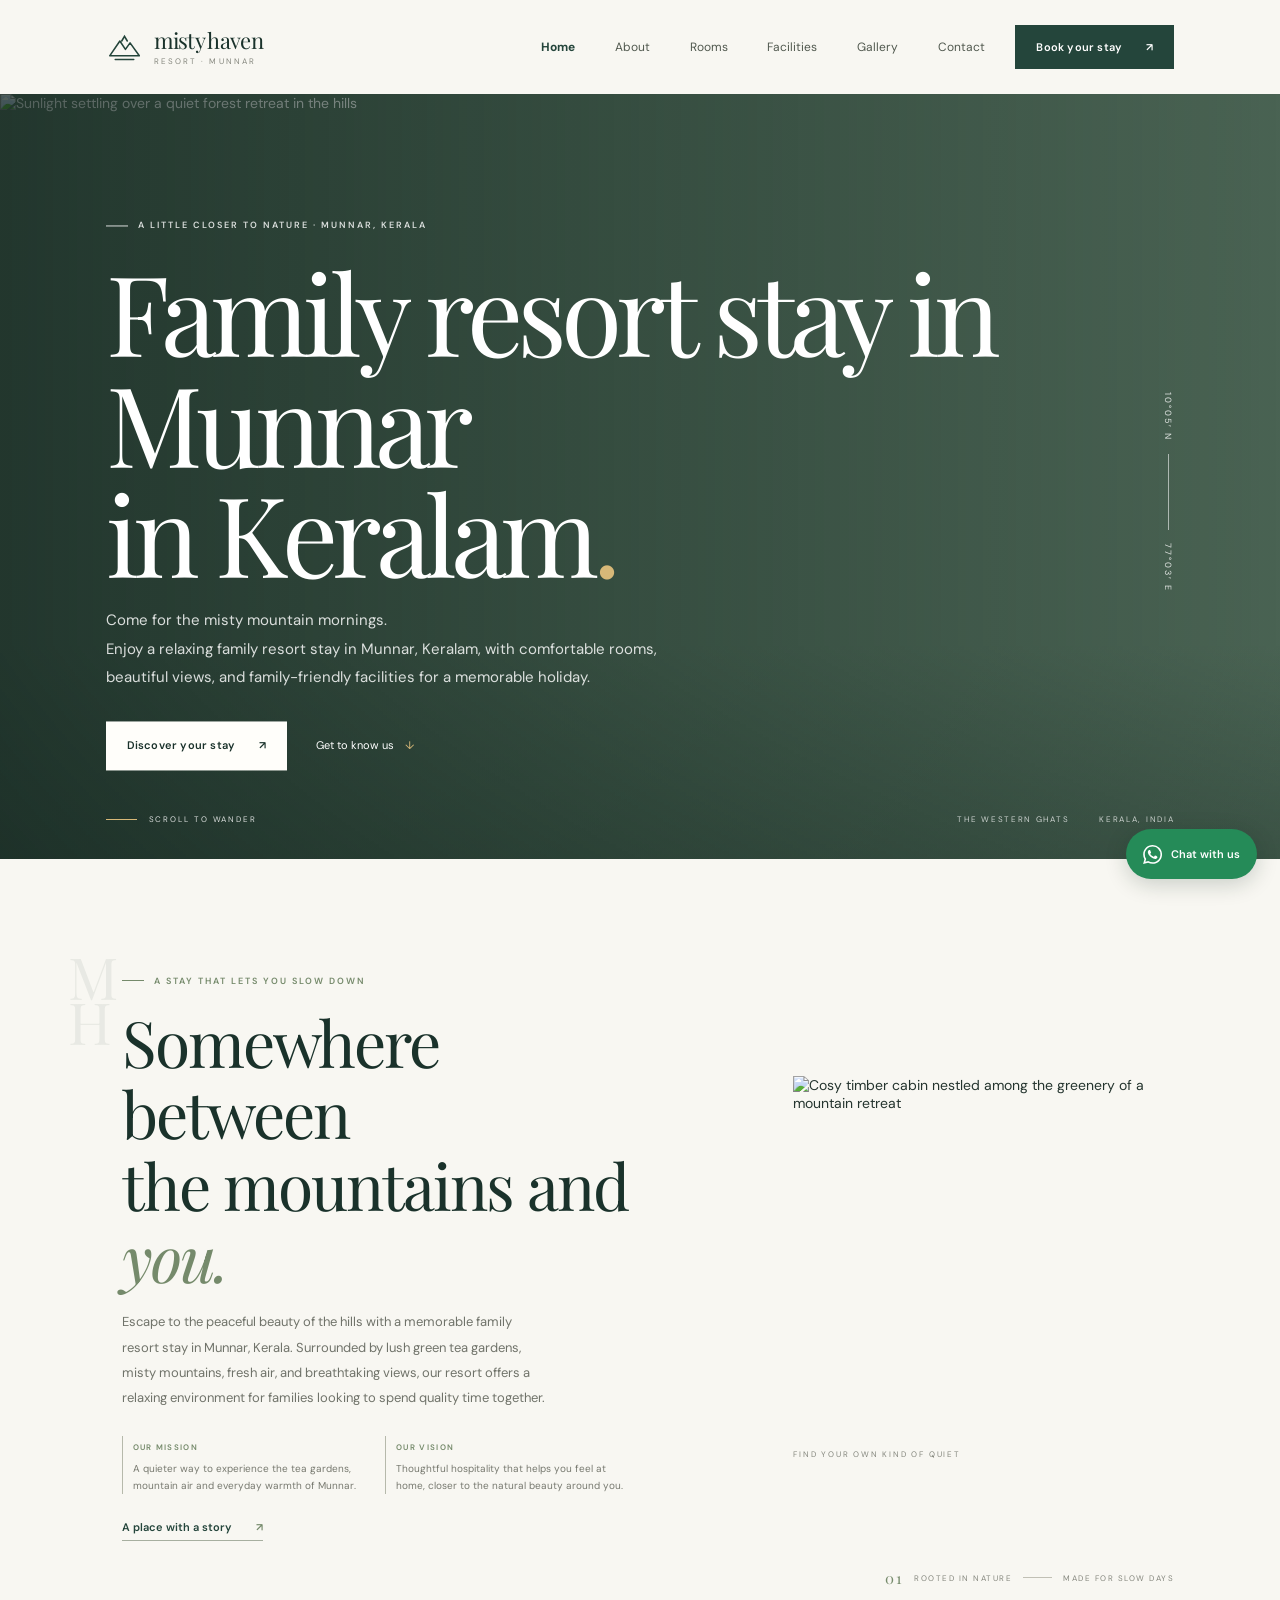
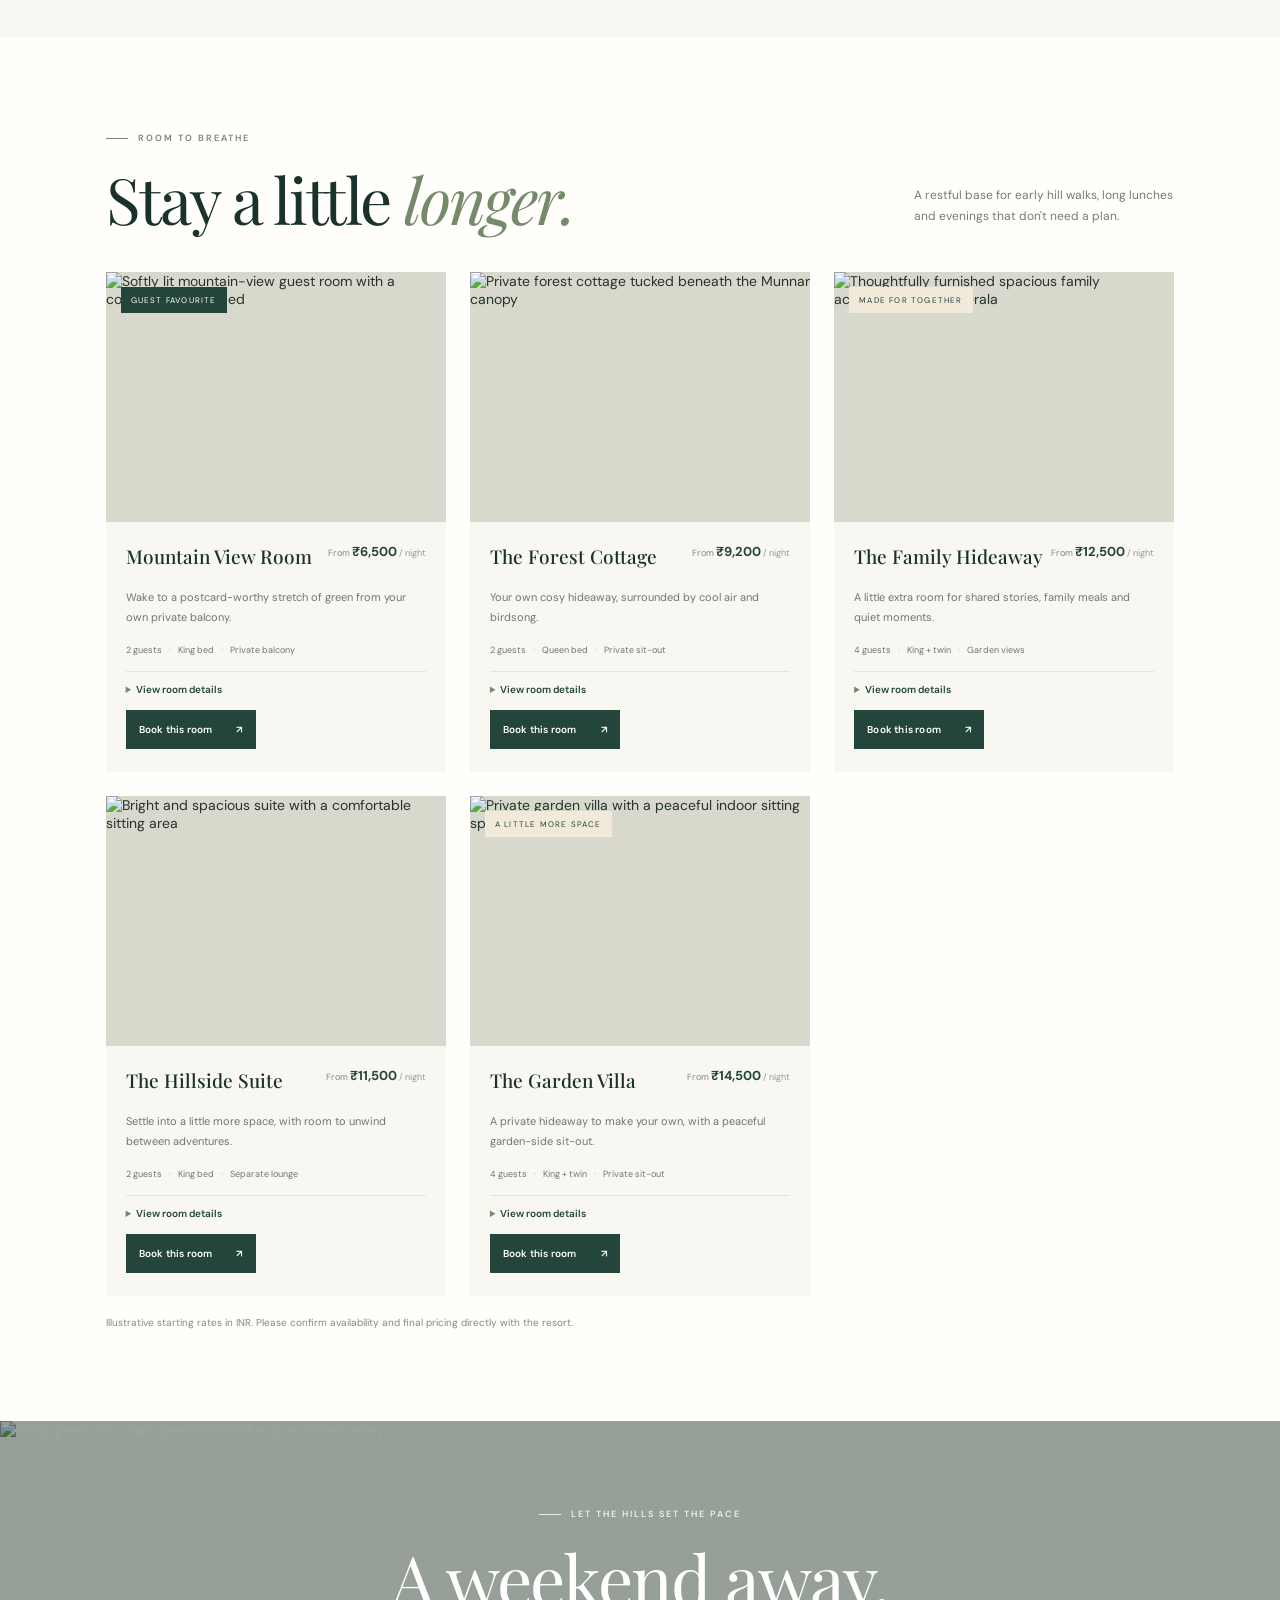
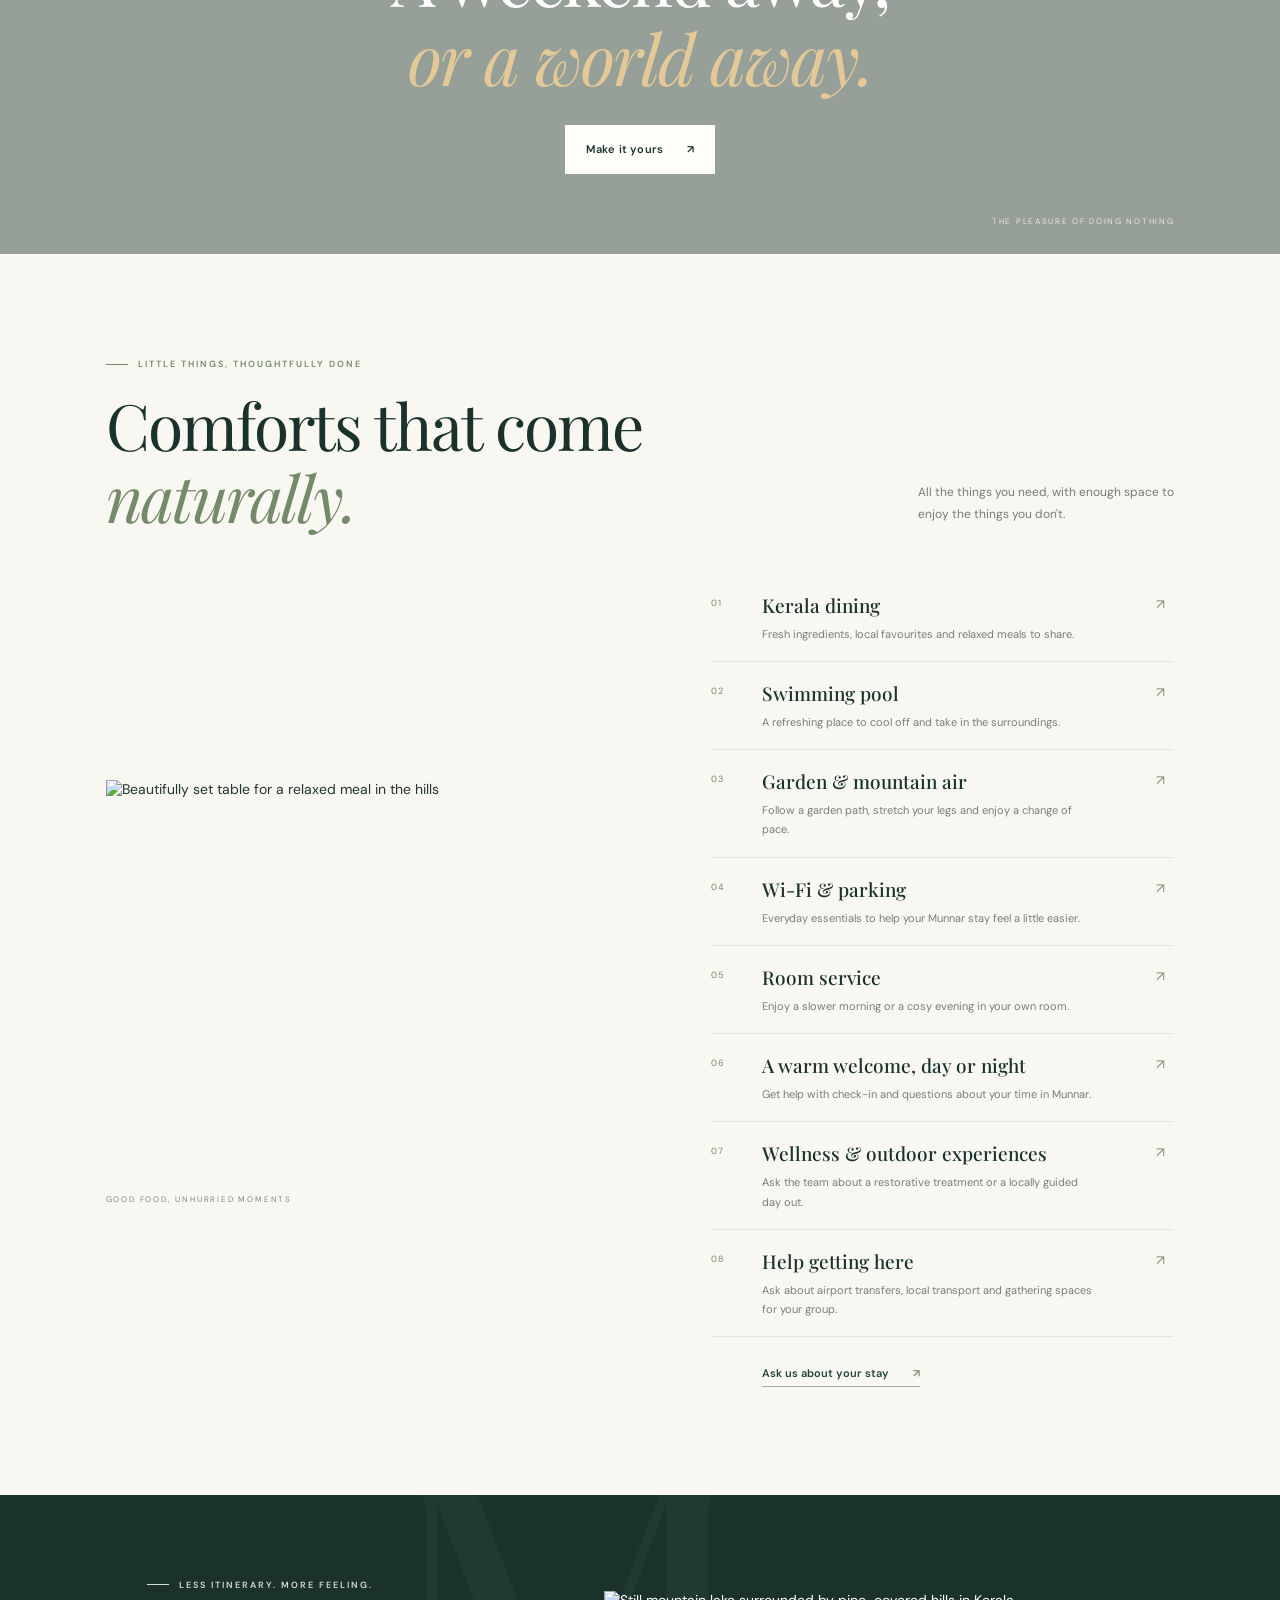
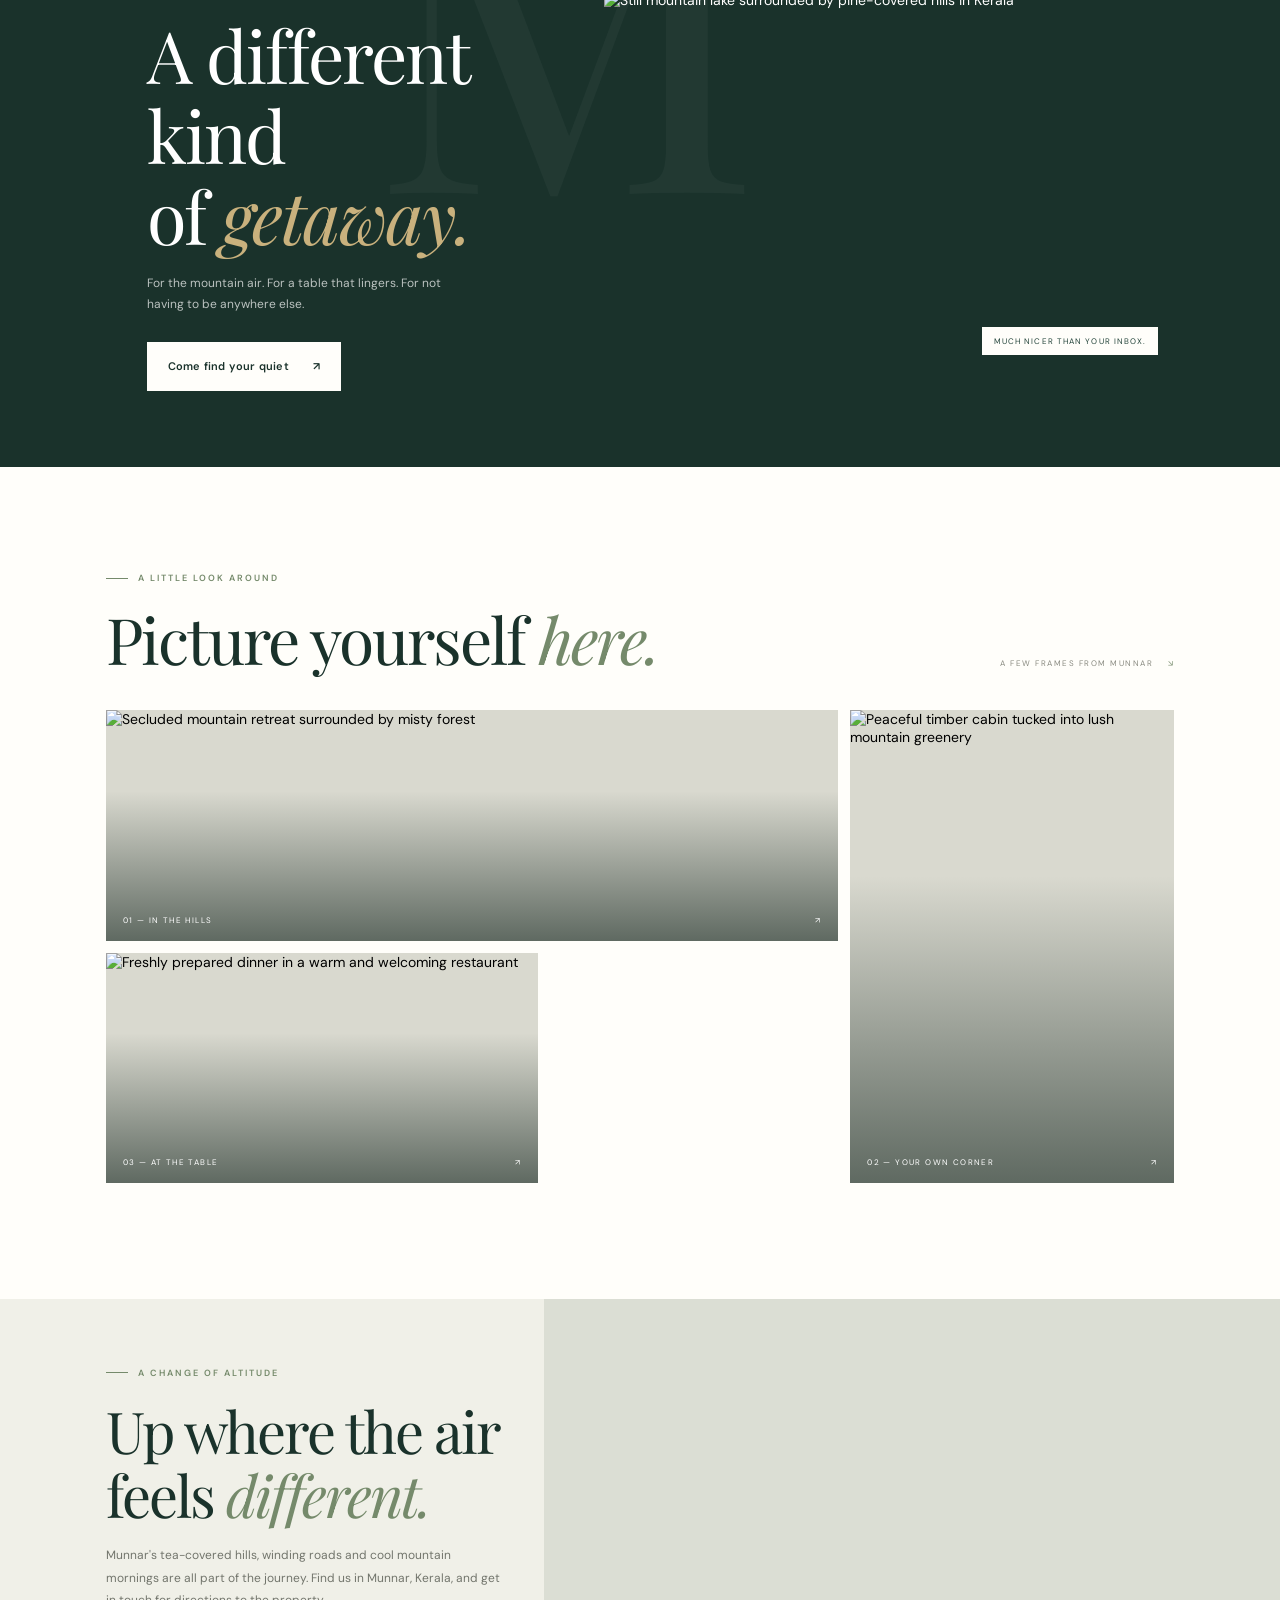
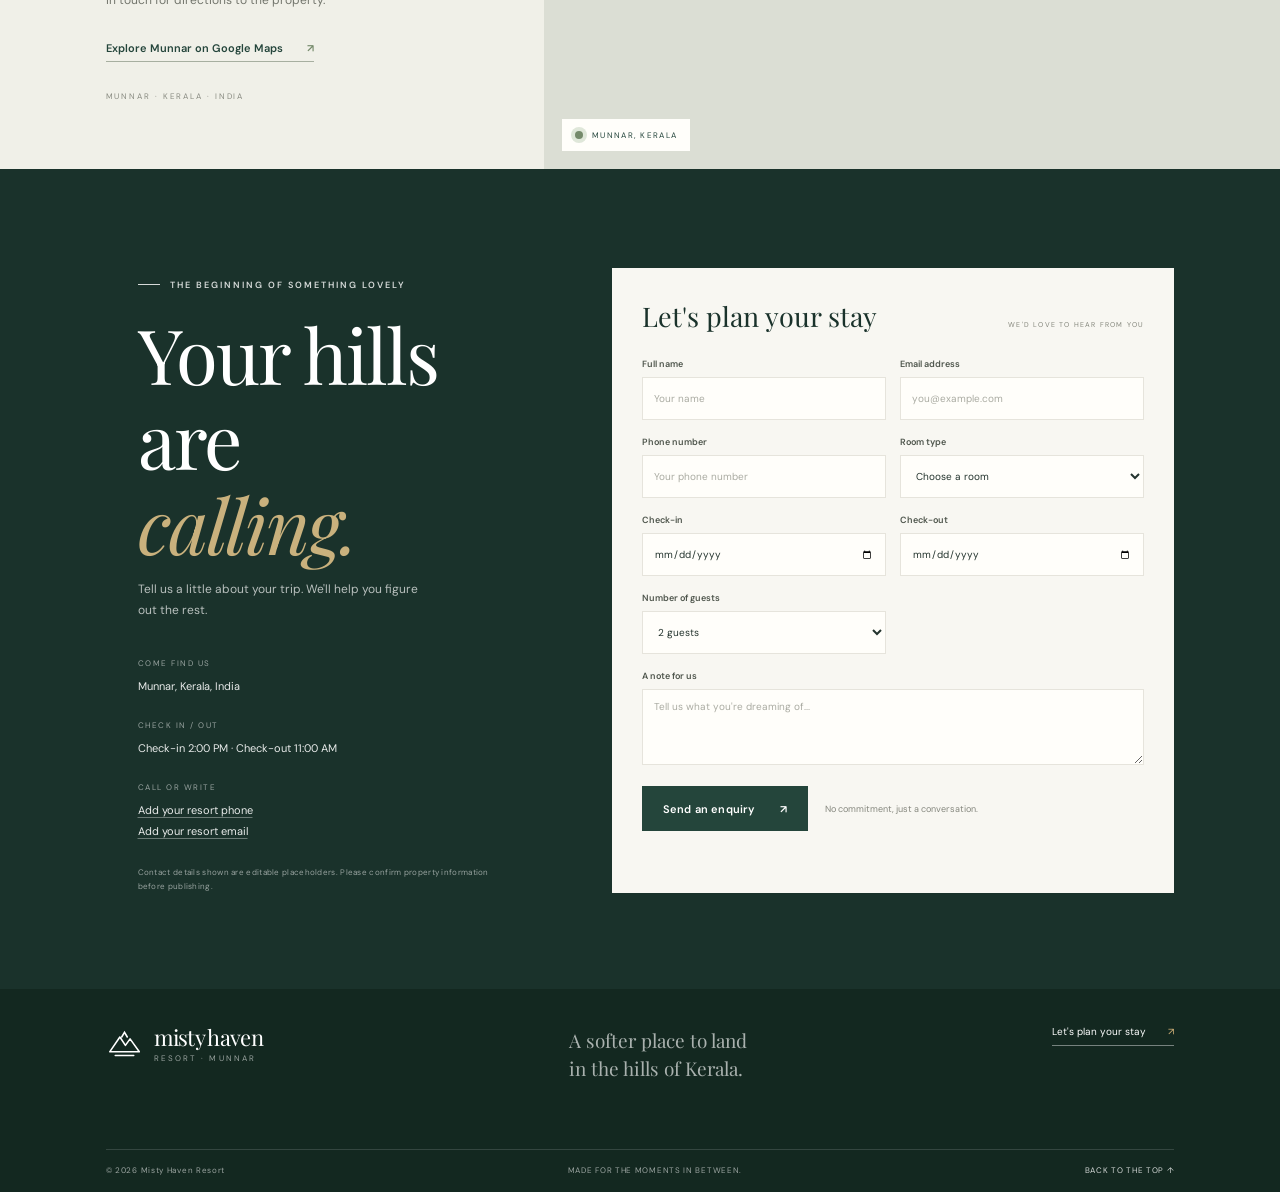
==== commit a574cfa1: "Update fmt.Println message from 'Hello' to 'Goodbye'" ====
--- a/index.html
+++ b/index.html
@@ -1,6 +1,7 @@
 <!doctype html>
 <html lang="en">
   <head>
+    <meta name="google-site-verification" content="3PosxLlUgK1c_rSpmQkqlmpRgHgojpQTC5gWOXjVSbs" />
     <meta charset="UTF-8">
     <meta name="viewport" content="width=device-width, initial-scale=1">
     <meta name="theme-color" content="#f8f7f2">
@@ -64,7 +65,7 @@
         <div class="welcome-copy">
           <span class="eyebrow"><span></span> A stay that lets you slow down</span>
           <h2 class="display-heading" id="welcome-title">Somewhere between<br>the mountains and <em>you.</em></h2>
-          <p class="body-copy">Tucked into the green folds of Munnar, Misty Haven is an invitation to trade busy days for unhurried ones. Wake up to the hills, find a favourite quiet corner, and let Kerala's gentler side set the pace.</p>
+          <p class="body-copy">Escape to the peaceful beauty of the hills with a memorable family resort stay in Munnar, Kerala. Surrounded by lush green tea gardens, misty mountains, fresh air, and breathtaking views, our resort offers a relaxing environment for families looking to spend quality time together.</p>
           <div class="mission-note"><div><span>OUR MISSION</span><p>A quieter way to experience the tea gardens, mountain air and everyday warmth of Munnar.</p></div><div><span>OUR VISION</span><p>Thoughtful hospitality that helps you feel at home, closer to the natural beauty around you.</p></div></div>
           <a class="underlined-link" href="#experiences">A place with a story <span aria-hidden="true">↗</span></a>
         </div>
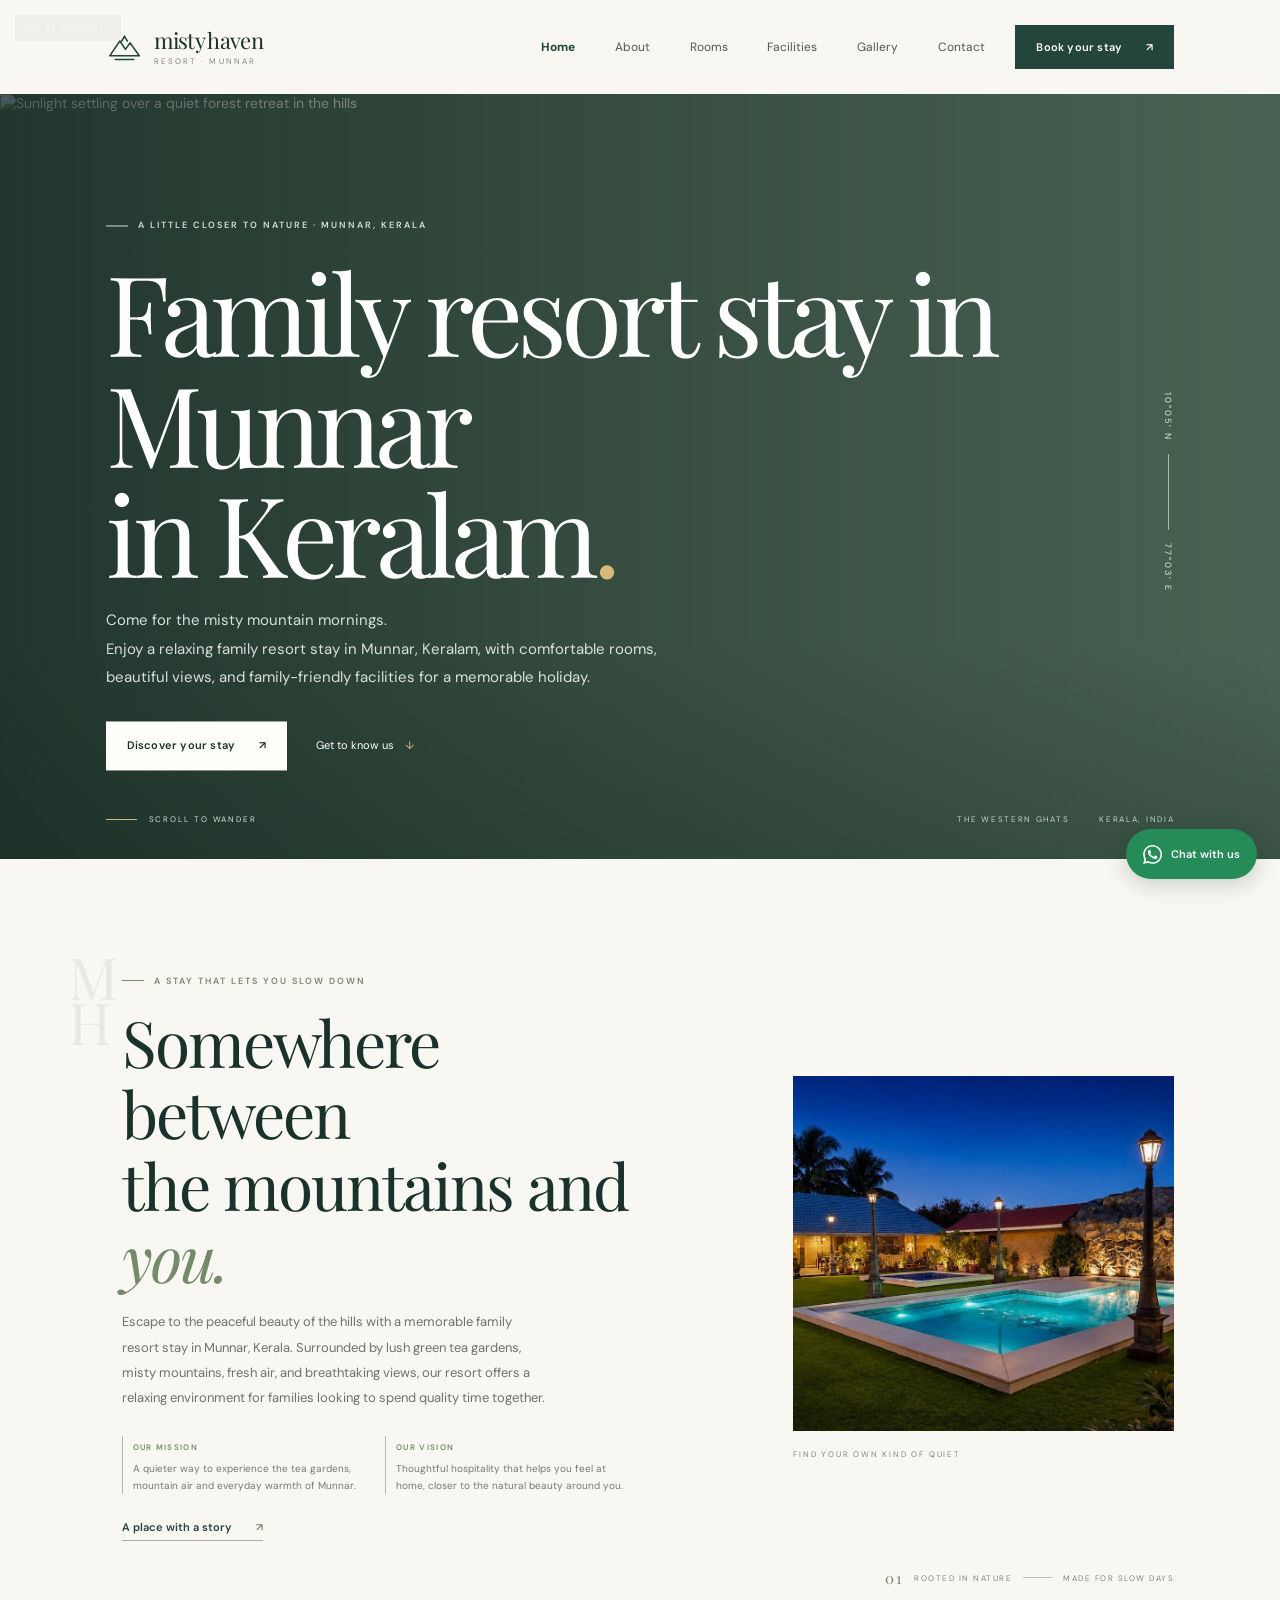
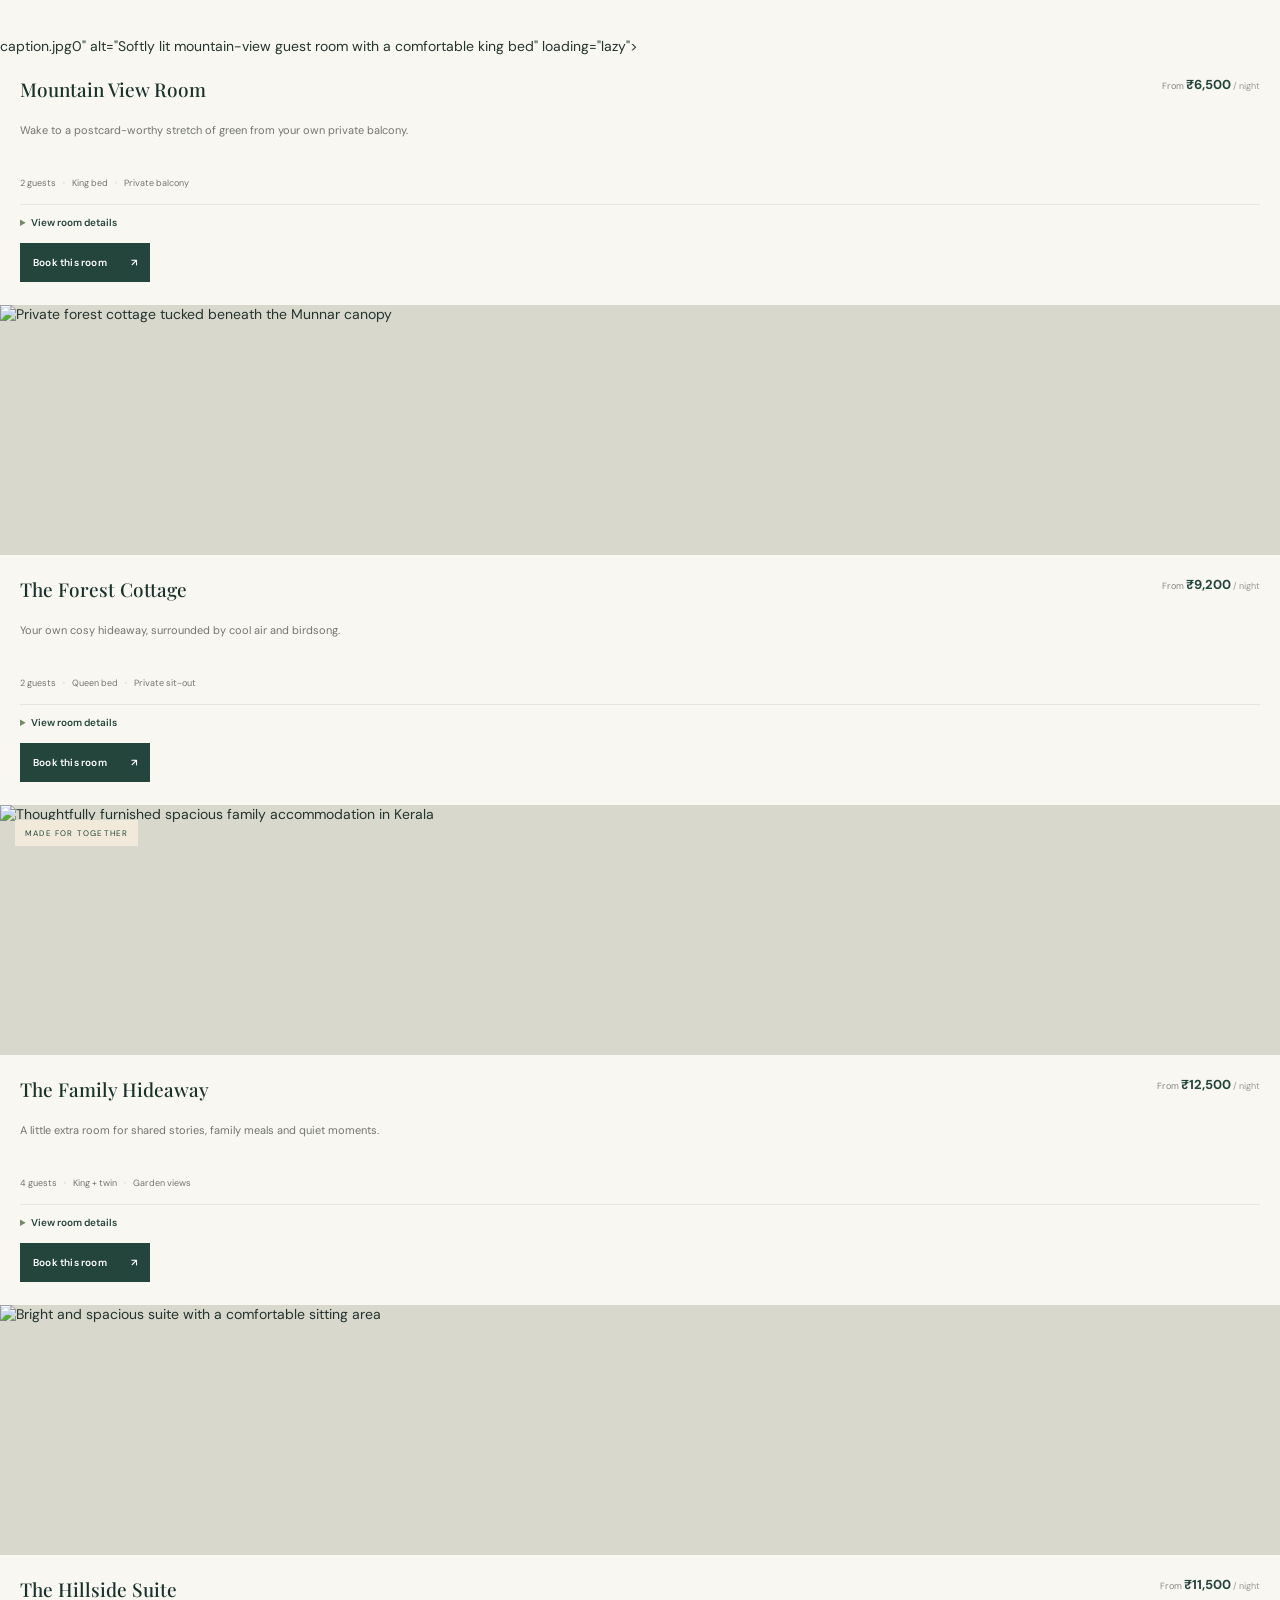
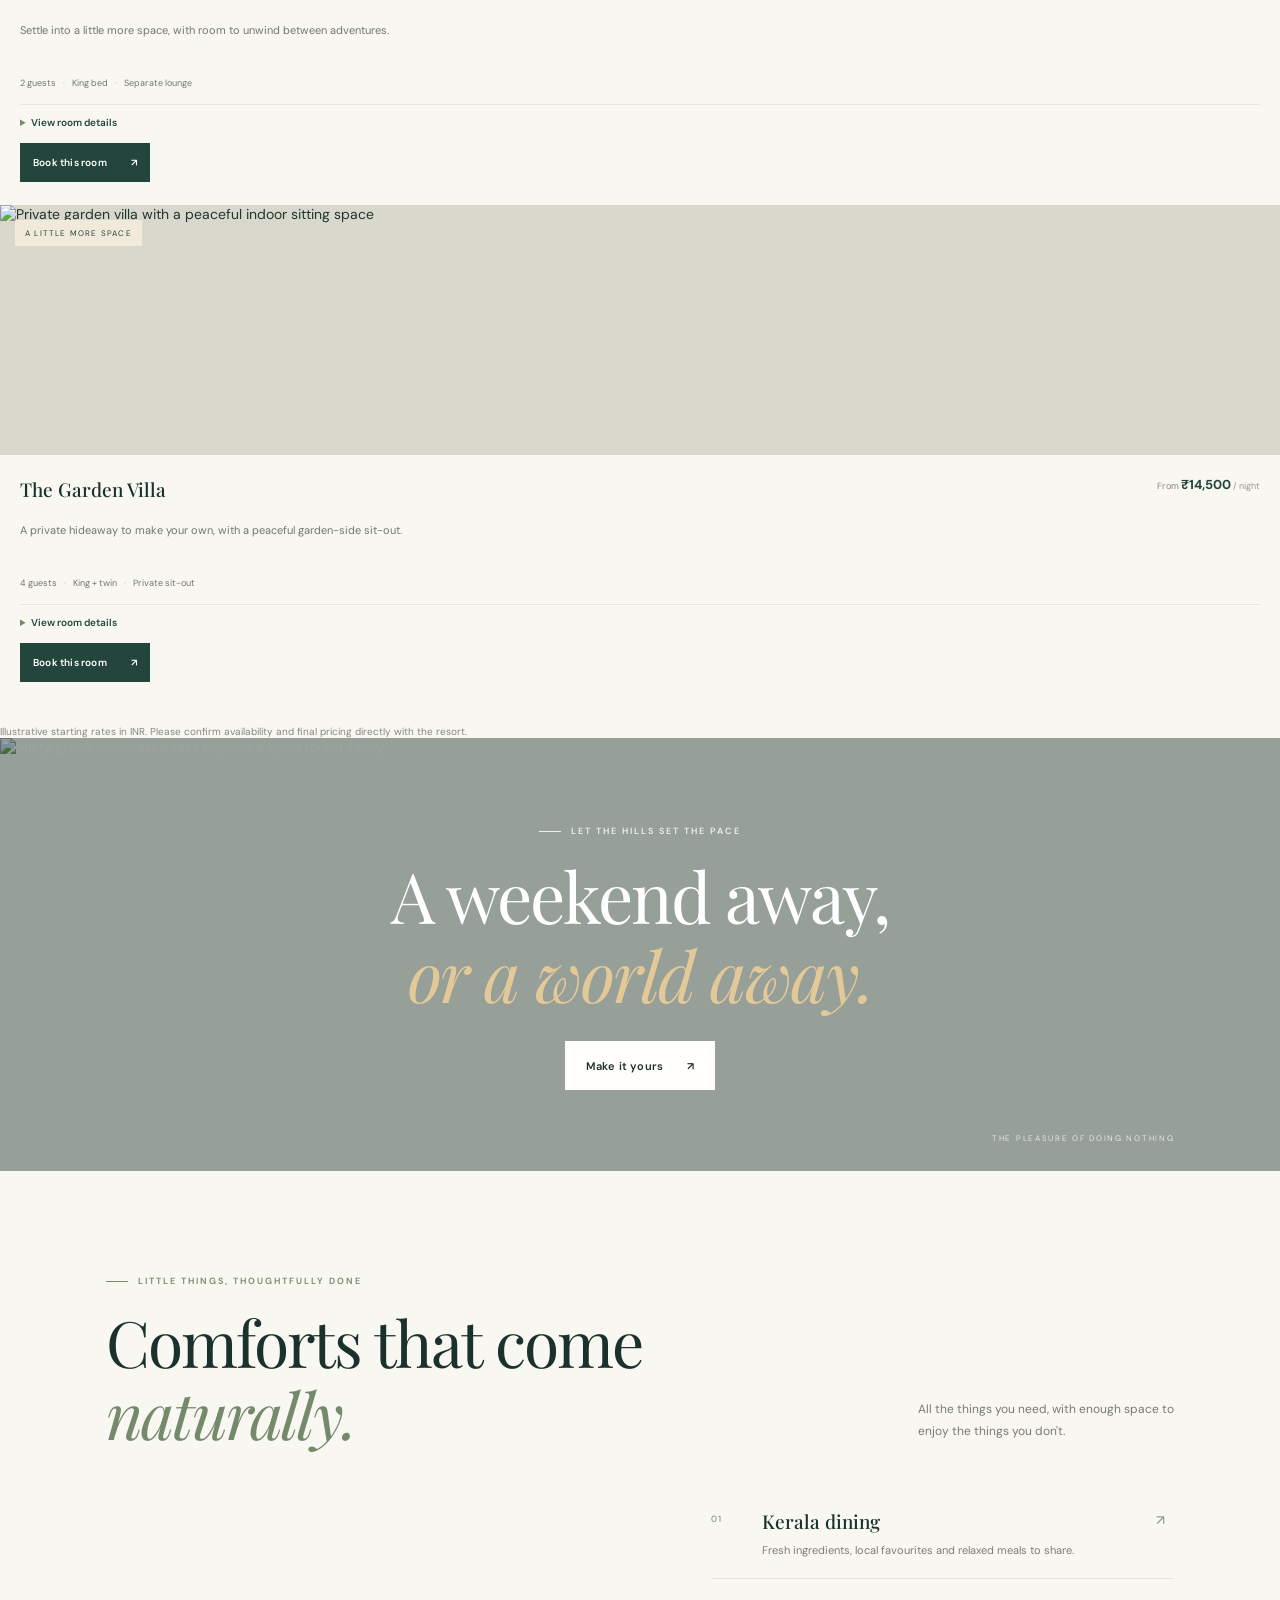
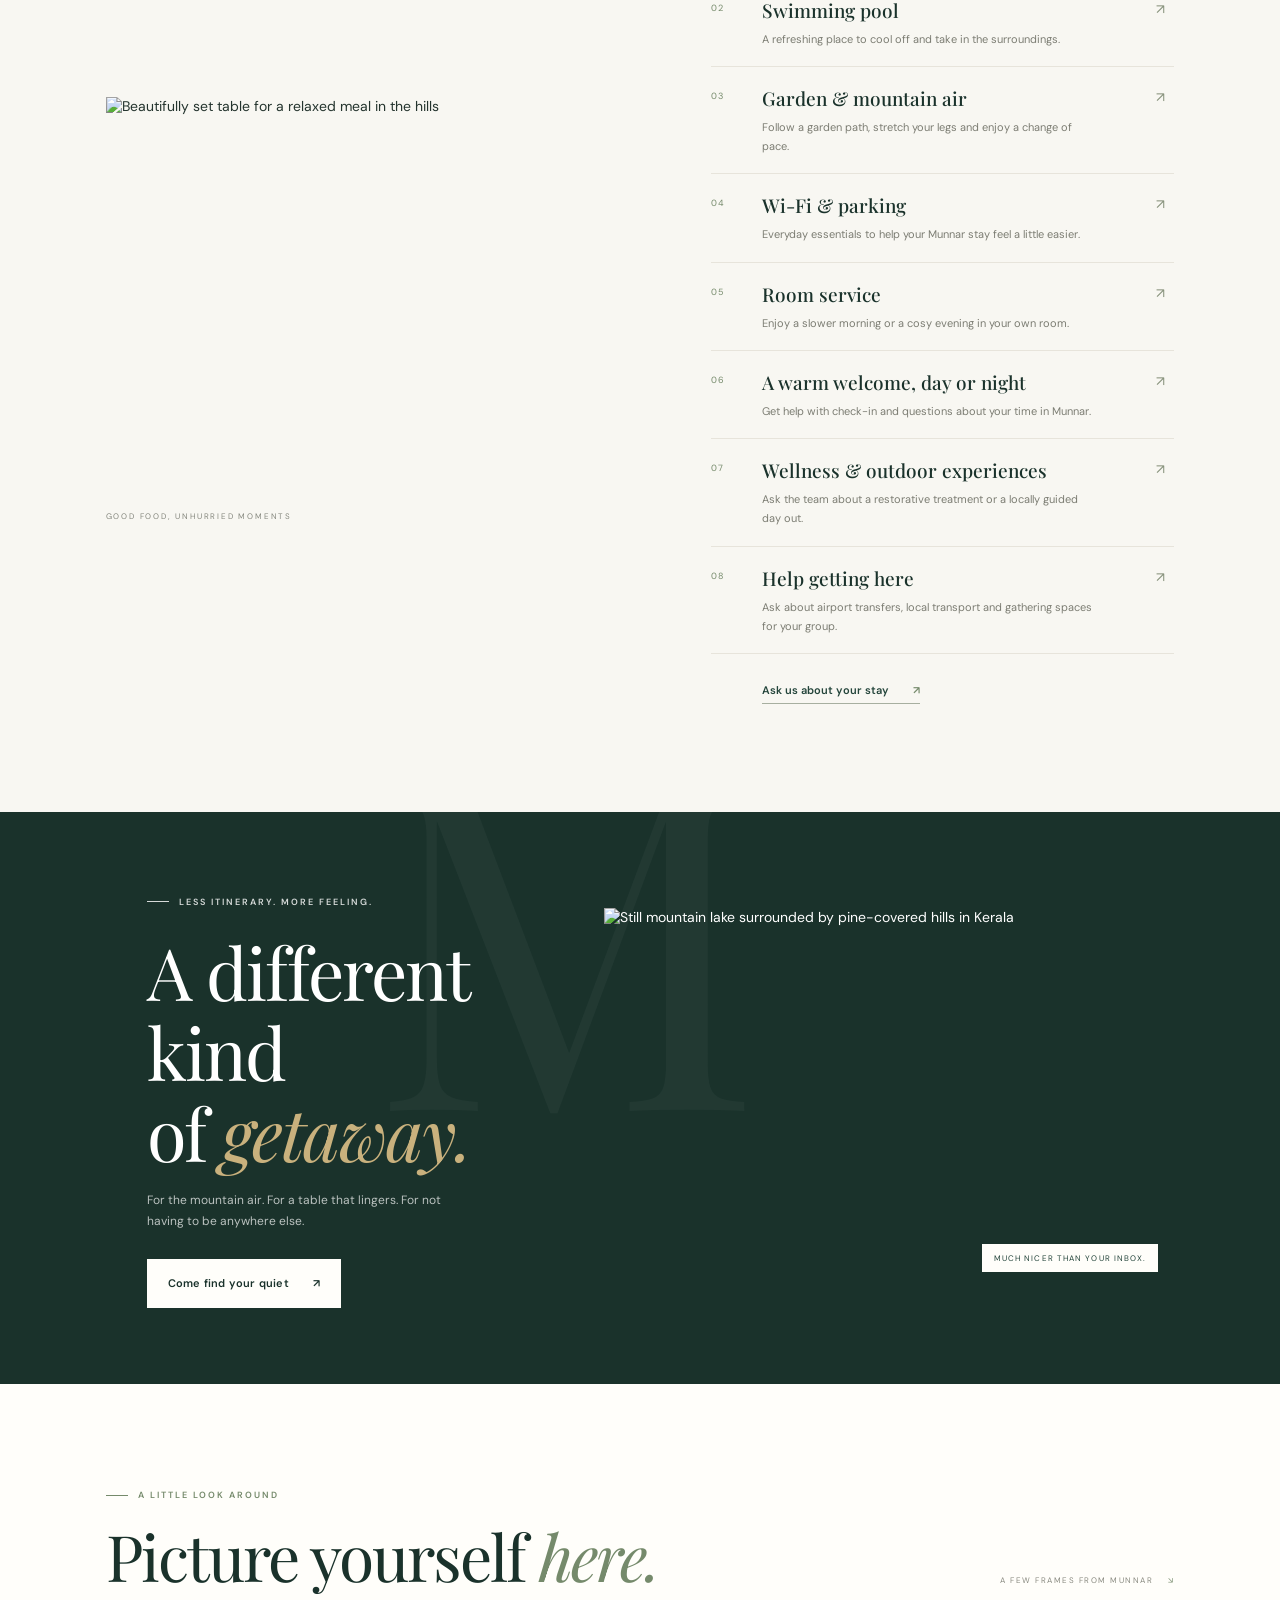
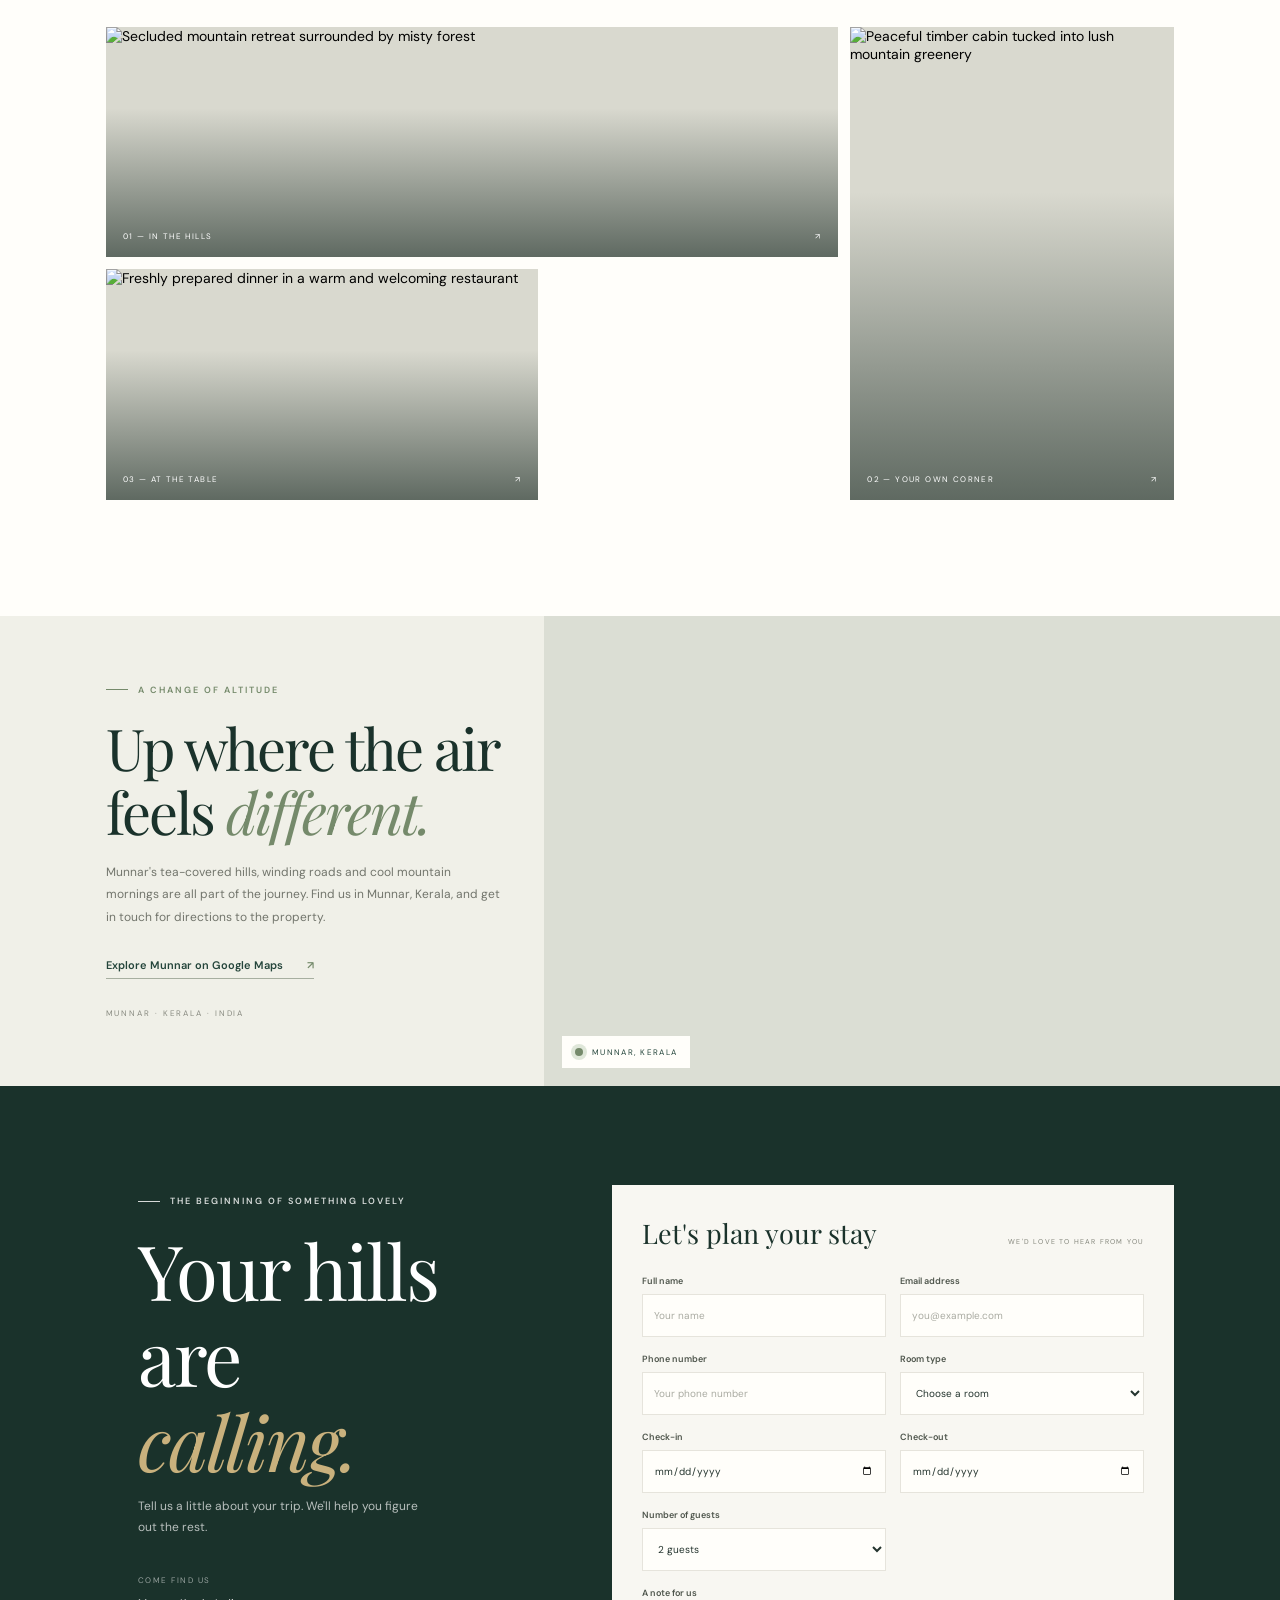
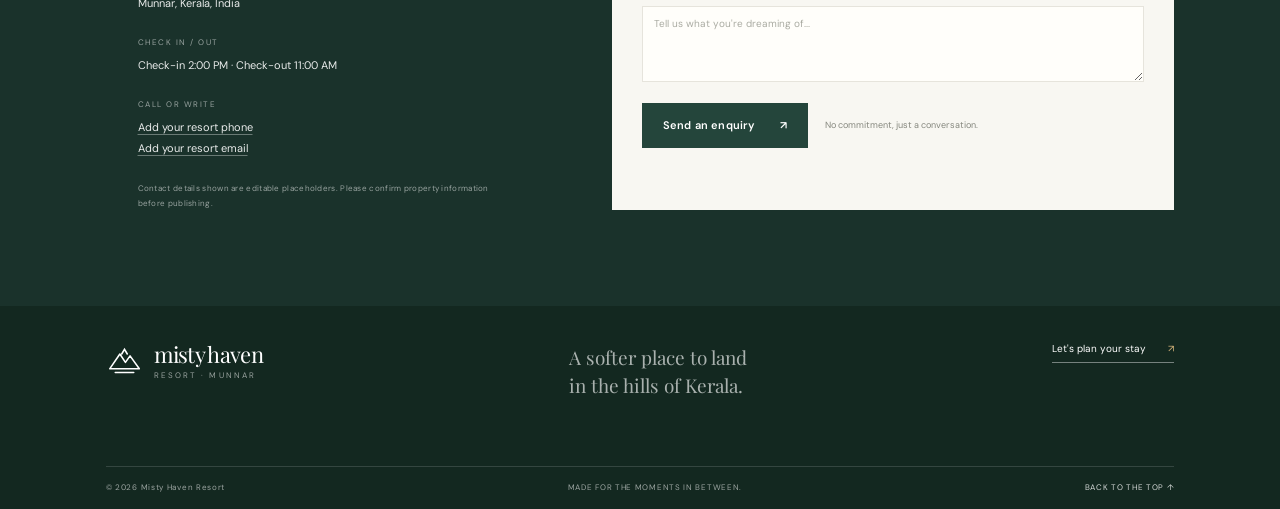
==== commit 72d5b046: "Update index.html" ====
--- a/index.html
+++ b/index.html
@@ -70,20 +70,13 @@
           <a class="underlined-link" href="#experiences">A place with a story <span aria-hidden="true">↗</span></a>
         </div>
         <figure class="welcome-photo">
-          <img src="https://images.unsplash.com/photo-1510798831971-661eb04b3739?auto=format&amp;fit=crop&amp;w=1100&amp;q=80" alt="Cosy timber cabin nestled among the greenery of a mountain retreat" loading="lazy">
+          <img src="caption.jpg" alt="Family resort stay in Munnar
+in Keralam.="lazy">
           <figcaption>FIND YOUR OWN KIND OF QUIET</figcaption>
         </figure>
         <div class="welcome-note"><span>01</span> ROOTED IN NATURE <span class="note-rule"></span> MADE FOR SLOW DAYS</div>
       </section>
-
-      <section class="rooms section-pad" id="rooms" aria-labelledby="rooms-title">
-        <div class="section-heading">
-          <div><span class="eyebrow"><span></span> Room to breathe</span><h2 class="display-heading" id="rooms-title">Stay a little <em>longer.</em></h2></div>
-          <p class="heading-note">A restful base for early hill walks, long lunches and evenings that don't need a plan.</p>
-        </div>
-        <div class="room-grid">
-          <article class="room-card room-card-featured">
-            <a class="room-image" href="#contact" aria-label="Enquire about the Mountain View Room"><img src="https://images.unsplash.com/photo-1611892440504-42a792e24d32?auto=format&amp;fit=crop&amp;w=1000&amp;q=80" alt="Softly lit mountain-view guest room with a comfortable king bed" loading="lazy"><span class="image-tag">GUEST FAVOURITE</span></a>
+caption.jpg0" alt="Softly lit mountain-view guest room with a comfortable king bed" loading="lazy"><span class="image-tag">GUEST FAVOURITE</span></a>
             <div class="room-details"><div class="room-name-row"><h3>Mountain View Room</h3><span class="room-price">From <strong>₹6,500</strong> <span>/ night</span></span></div><p>Wake to a postcard-worthy stretch of green from your own private balcony.</p><div class="room-meta"><span>2 guests</span><span class="meta-dot">·</span><span>King bed</span><span class="meta-dot">·</span><span>Private balcony</span></div><details class="room-more"><summary>View room details</summary><p>Designed for a restful couple's escape, with a king bed, private balcony and hillside views. Ask the resort to confirm the room's current facilities and availability.</p></details><a class="button button-room" href="#contact" data-room-choice="Mountain View Room">Book this room <span aria-hidden="true">↗</span></a></div>
           </article>
           <article class="room-card">
